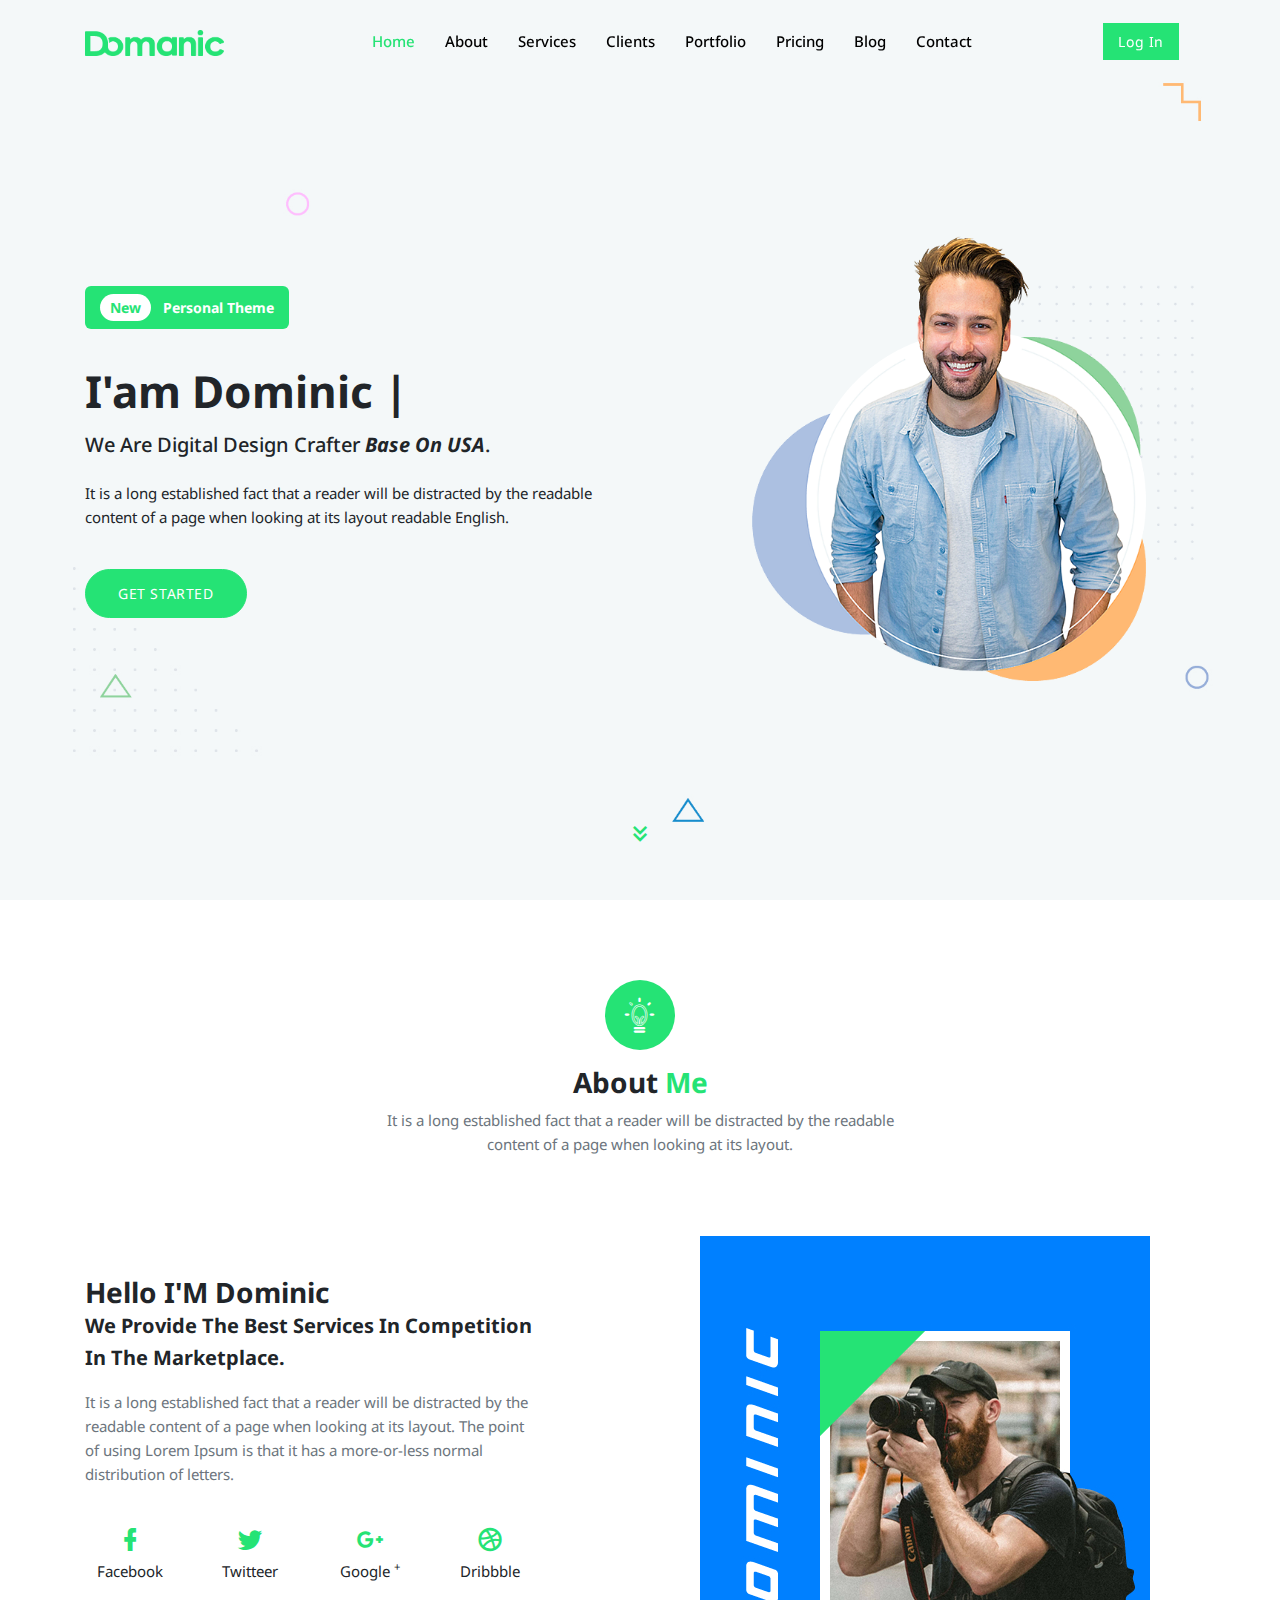
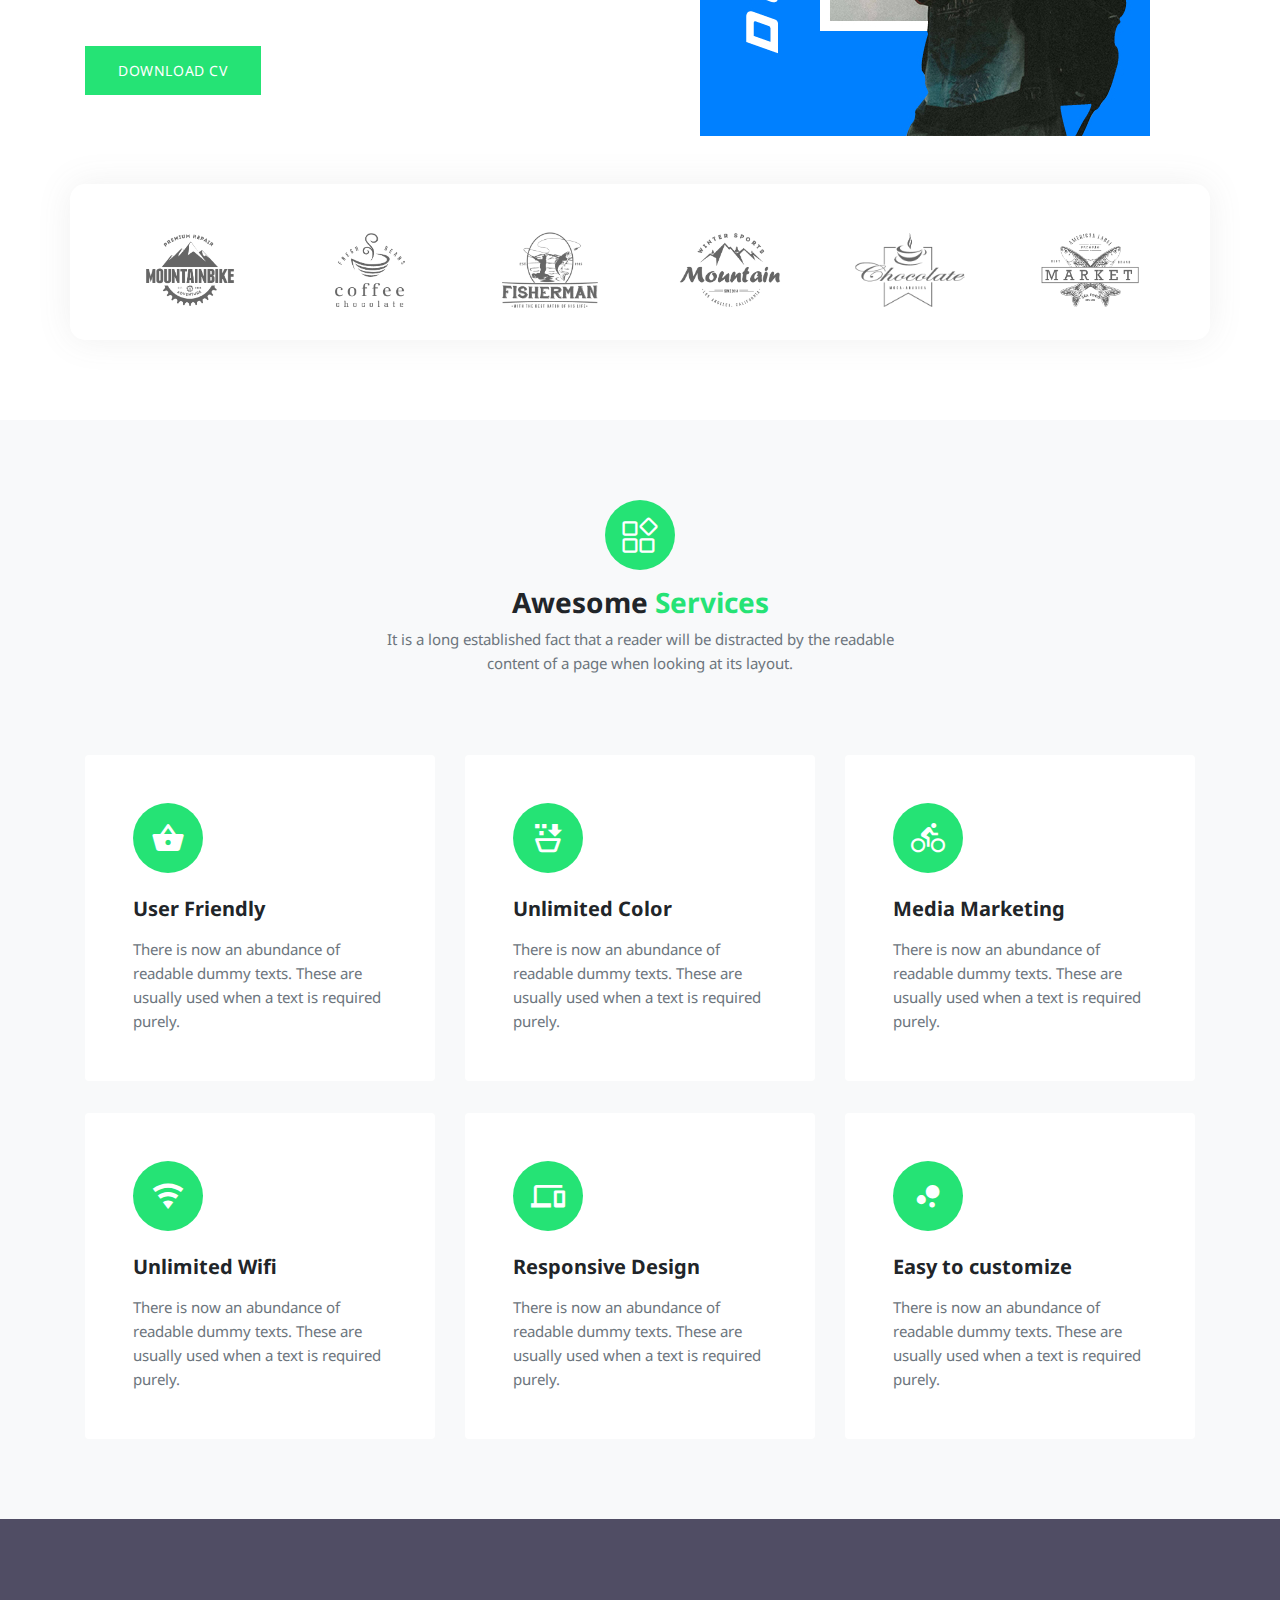
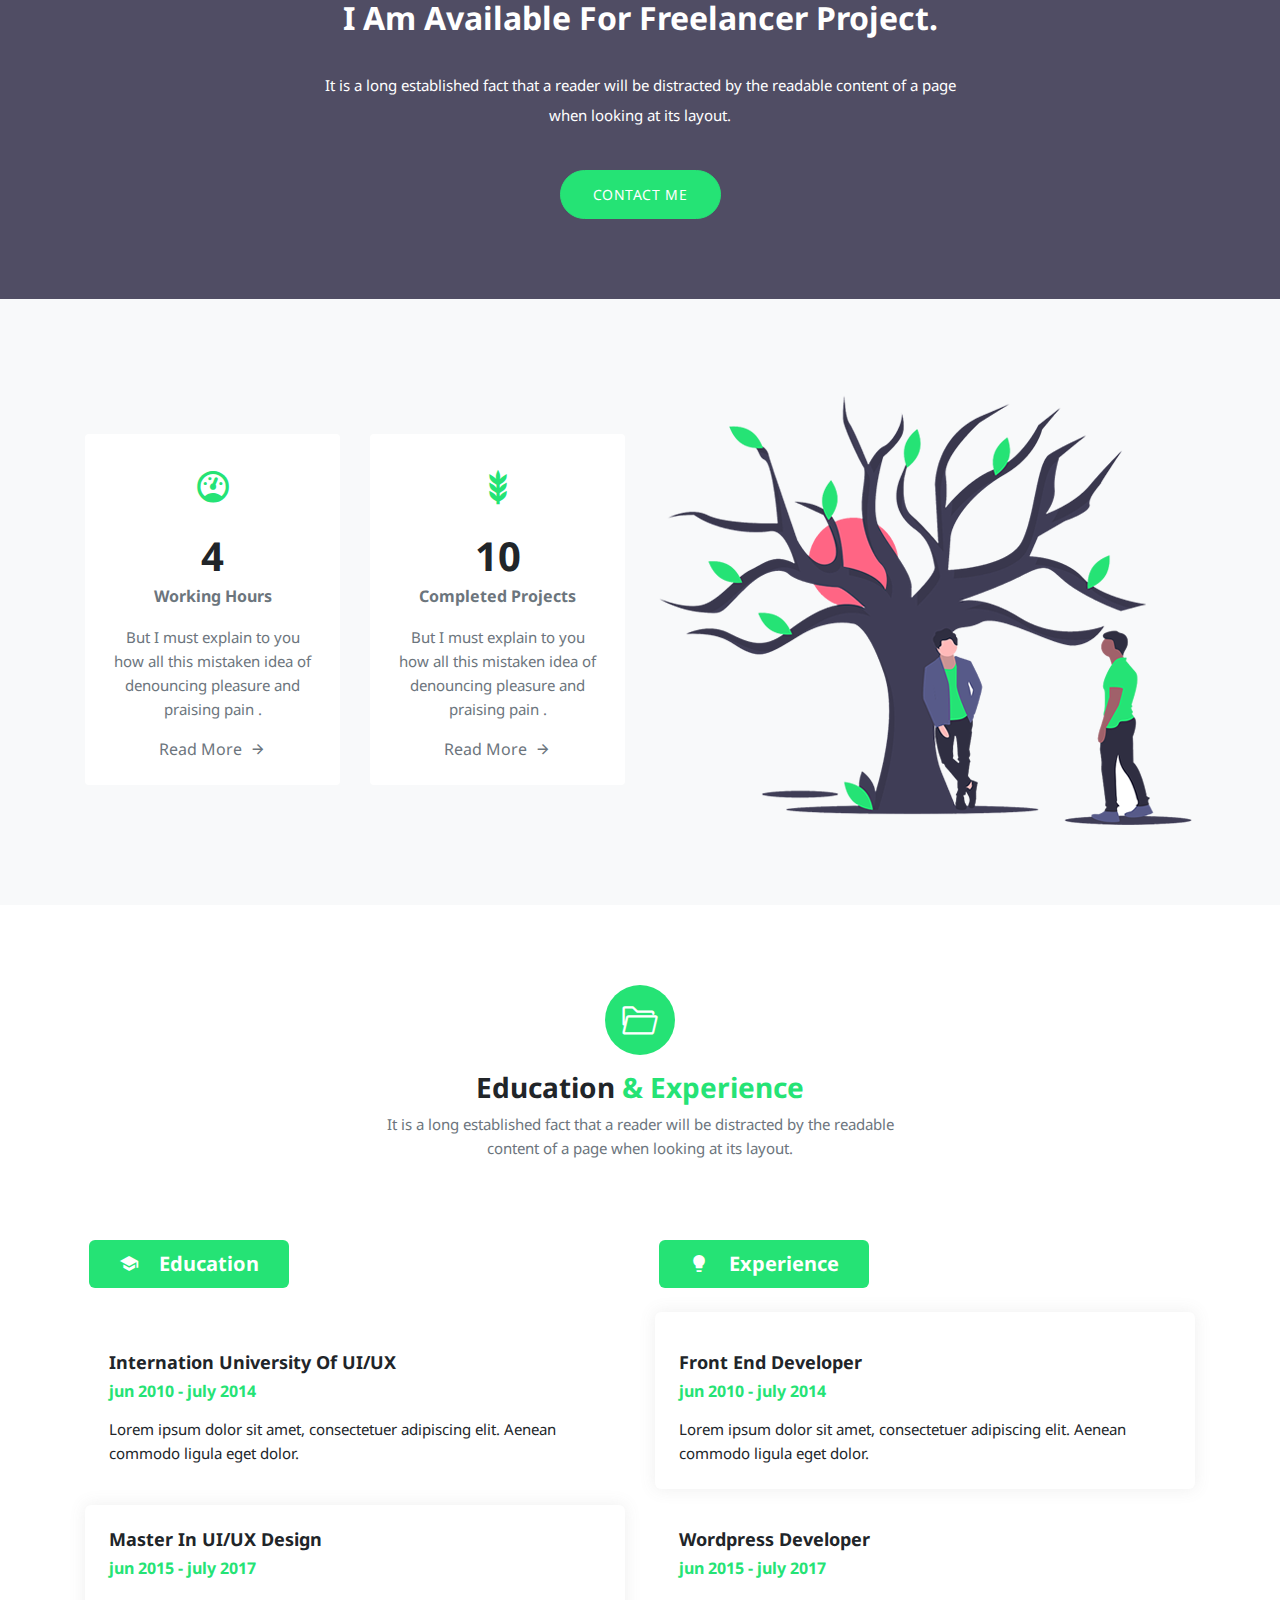
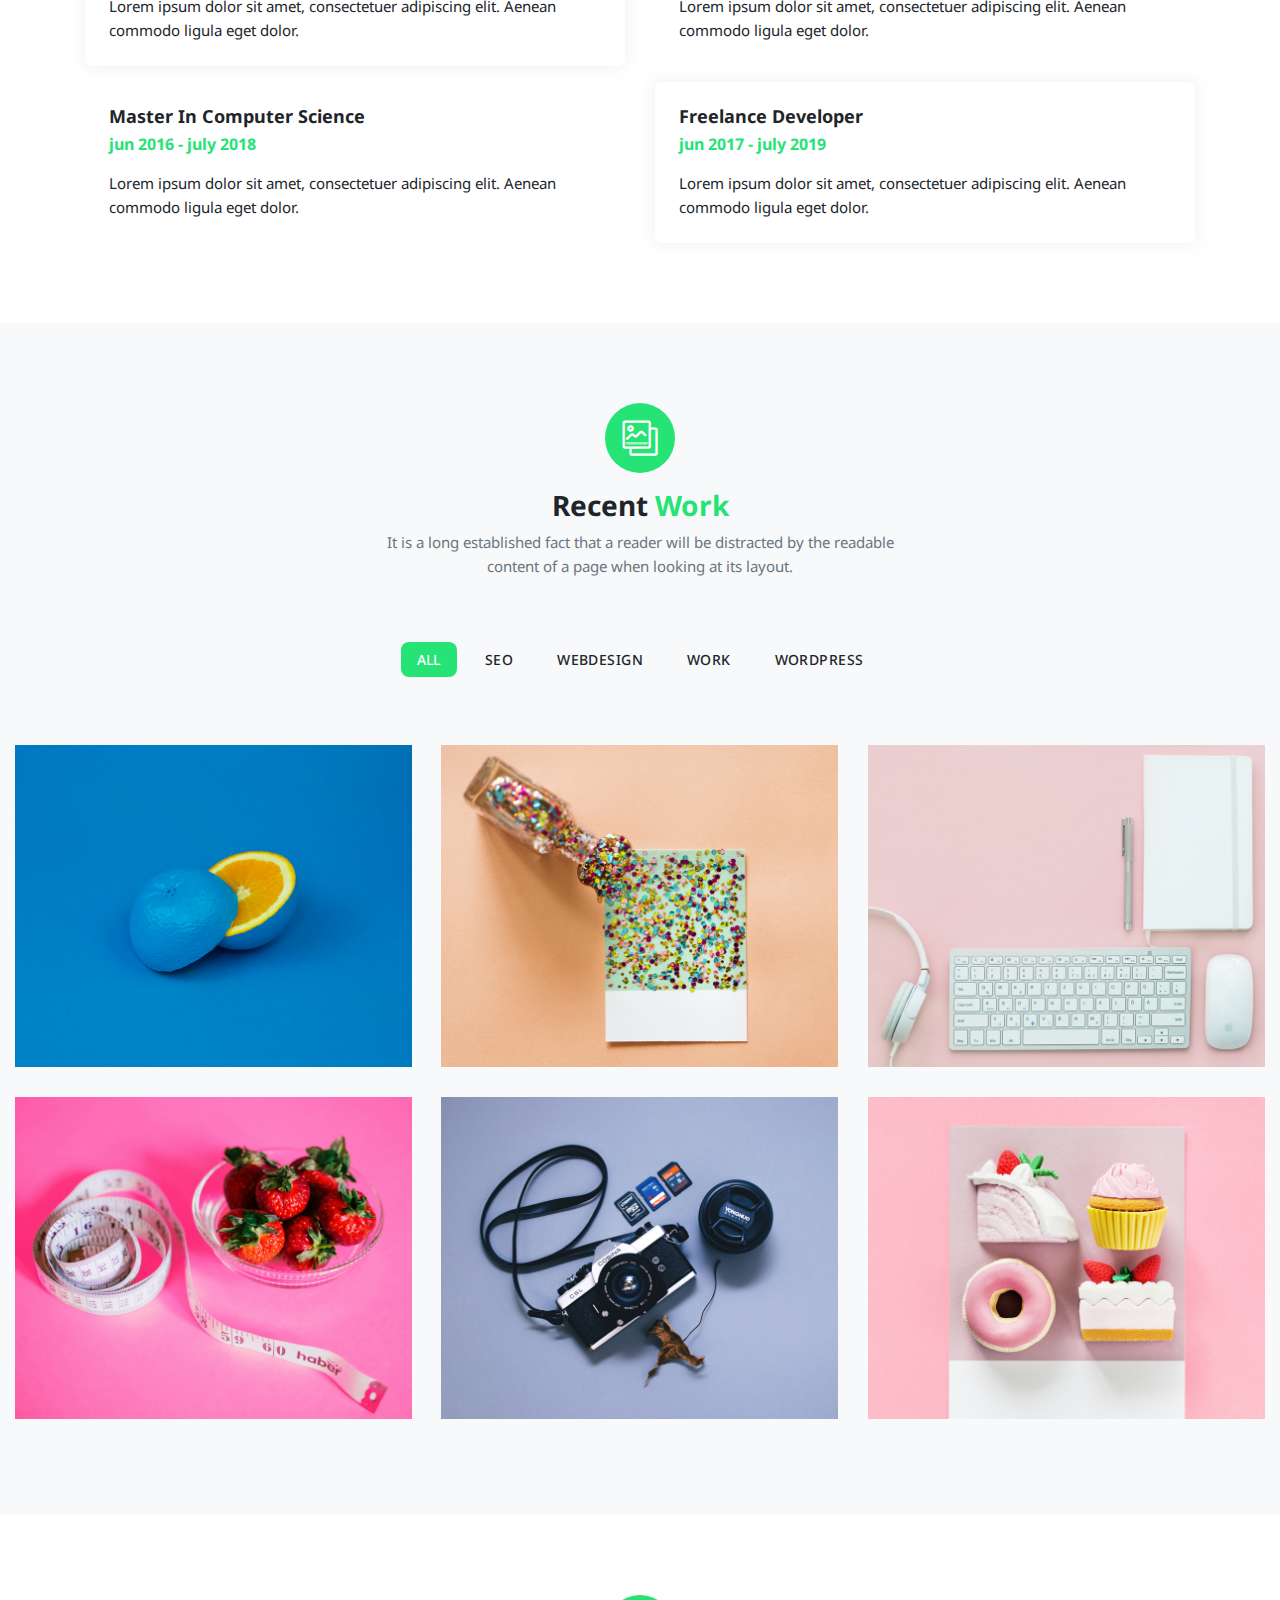
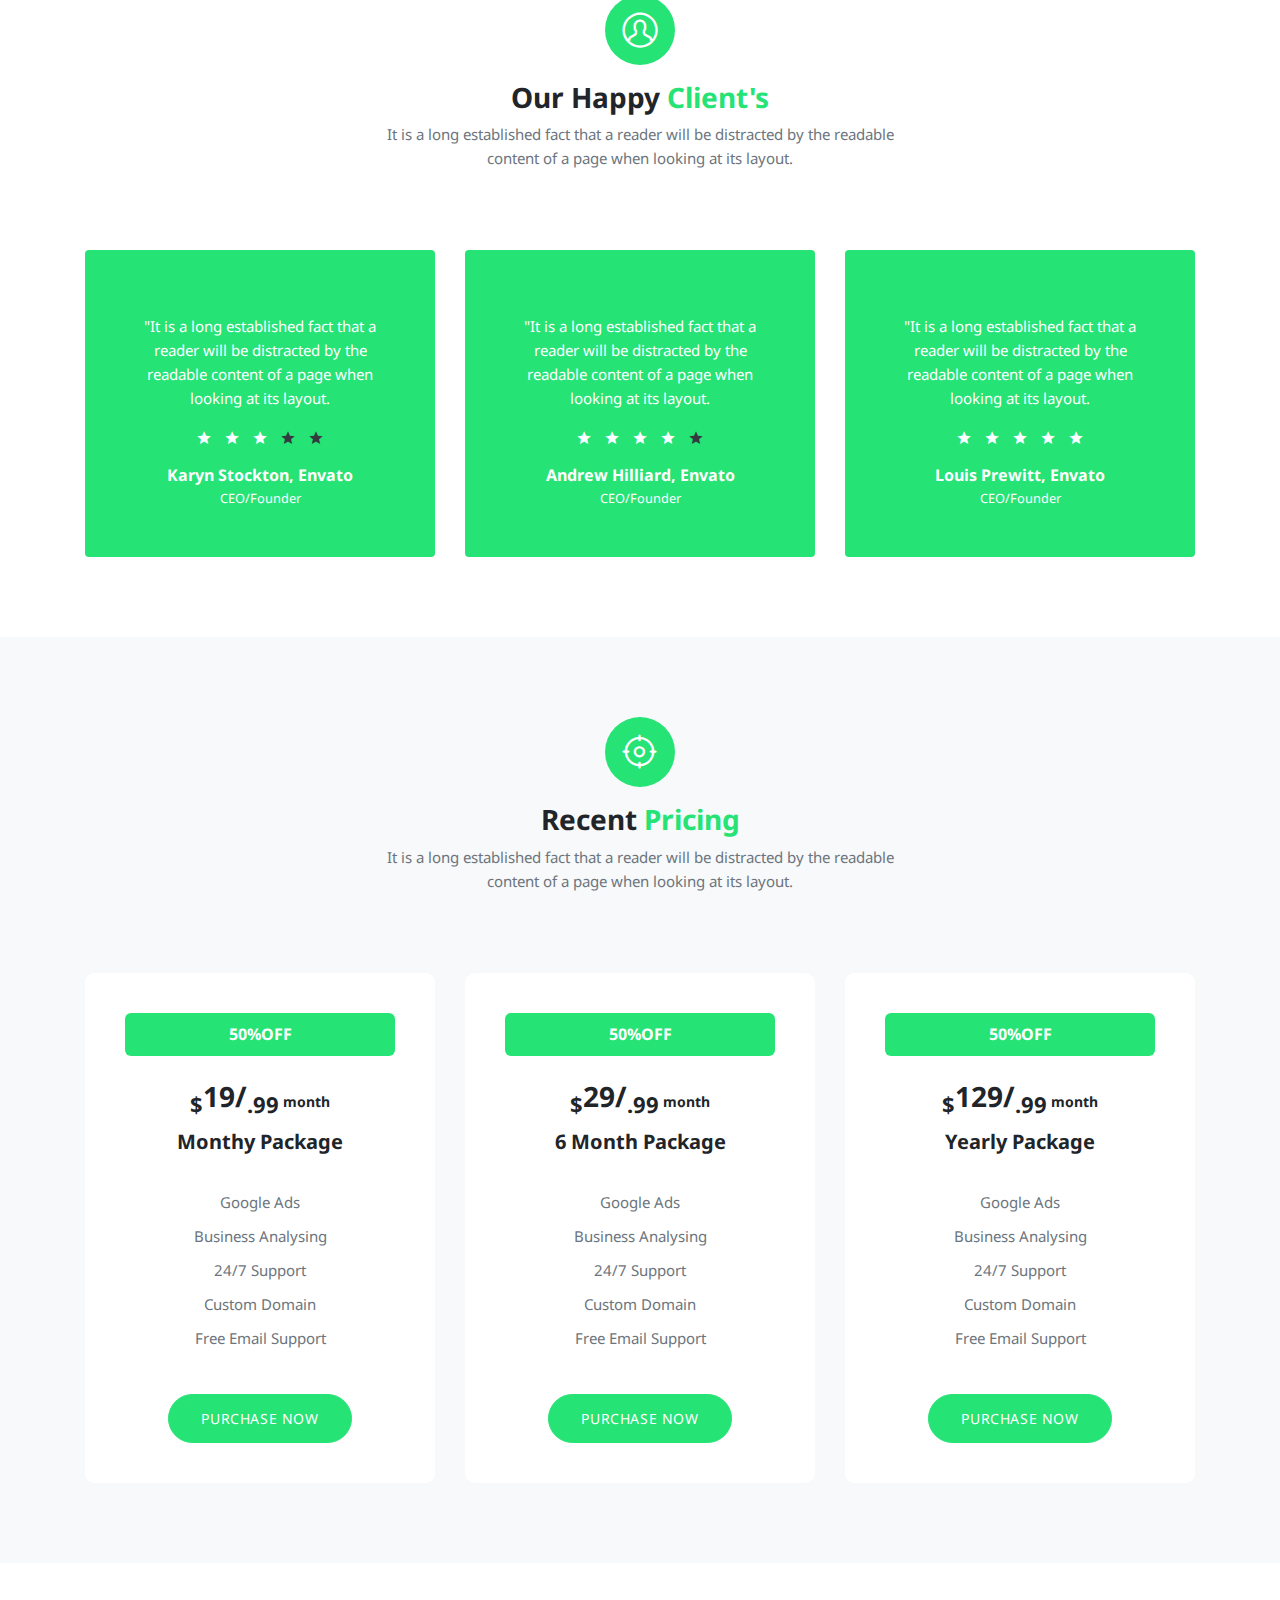
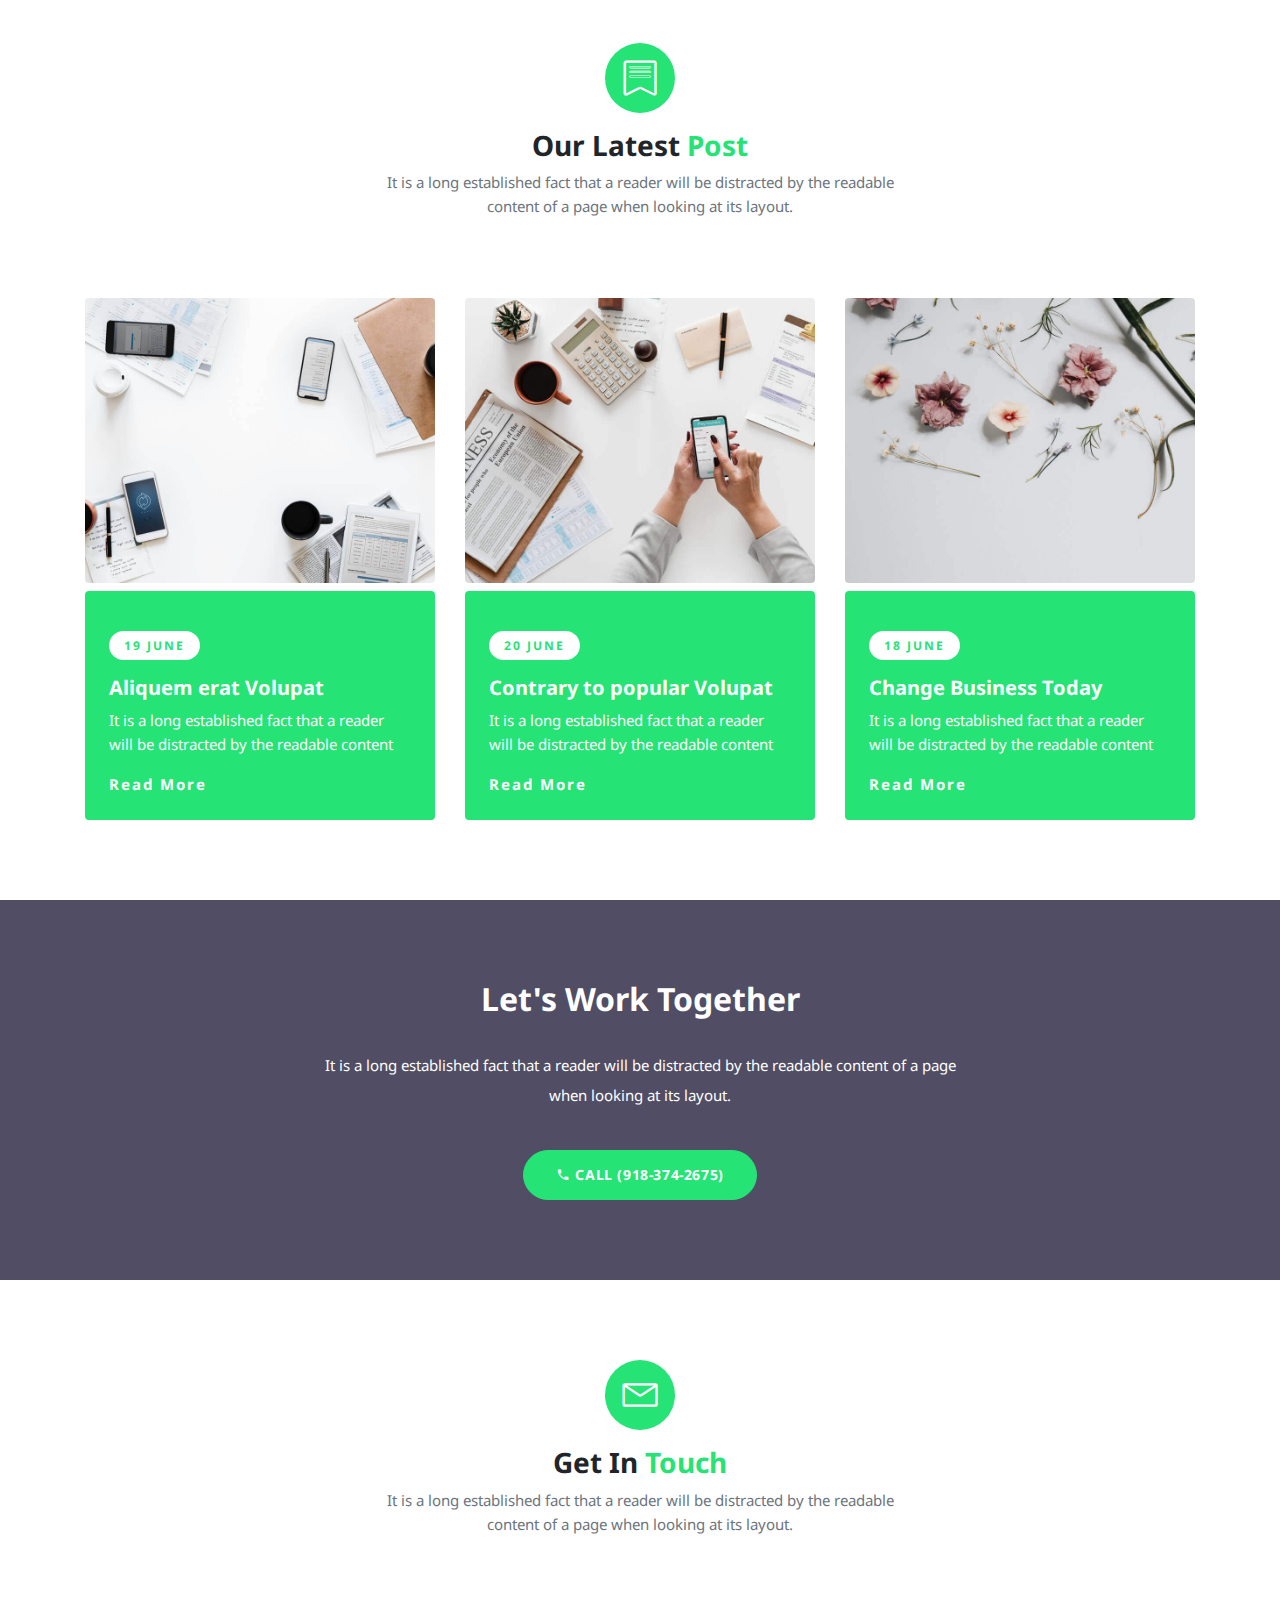
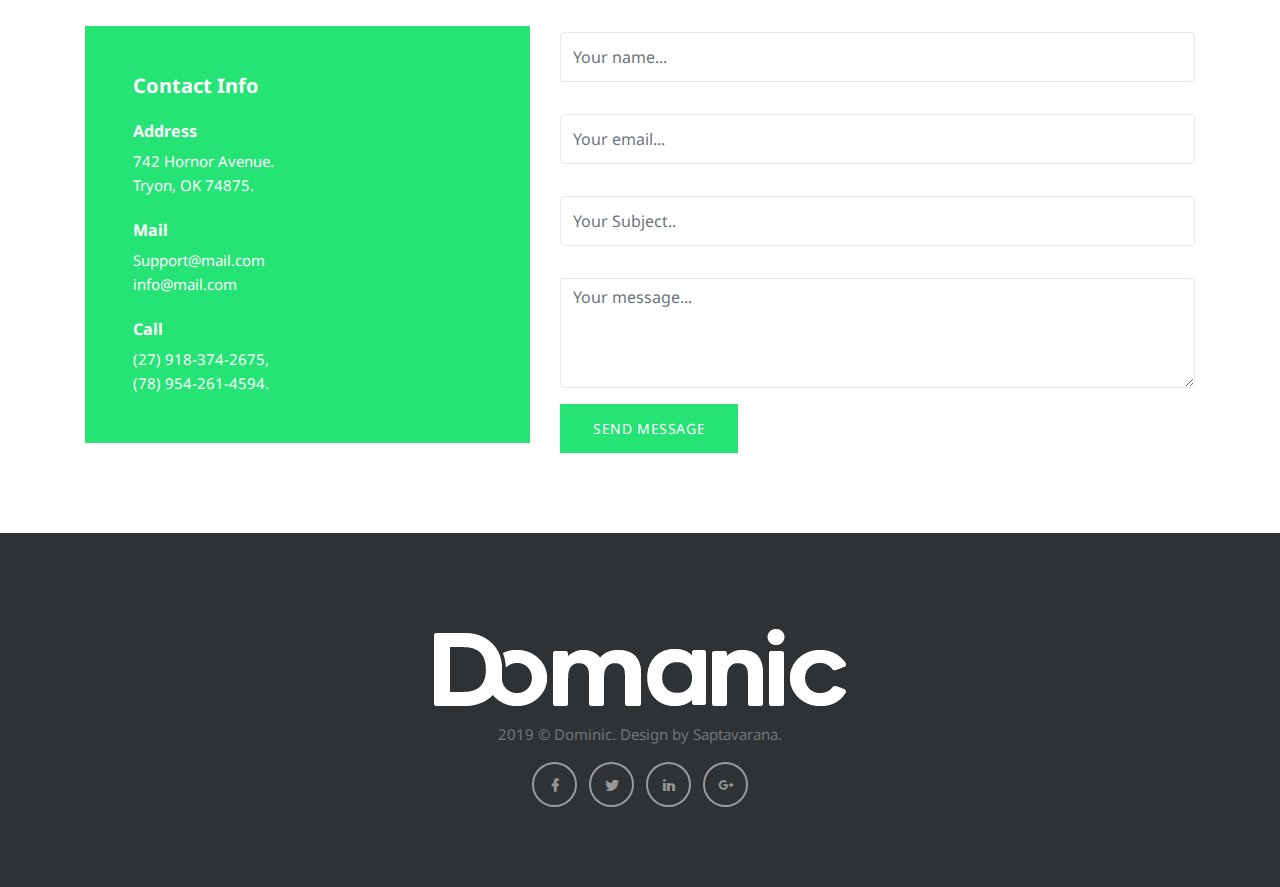
==== index-2.html @ 7bfe2d3b "first commit" ====
<!DOCTYPE html>
<html lang="en" class="no-js">


<!-- Mirrored from domnic.netlify.com/index-2.html by HTTrack Website Copier/3.x [XR&CO'2014], Thu, 07 Nov 2019 17:50:00 GMT -->
<!-- Added by HTTrack --><meta http-equiv="content-type" content="text/html;charset=UTF-8" /><!-- /Added by HTTrack -->
<head>
    <meta charset="utf-8">
    <meta name="viewport" content="width=device-width, initial-scale=1">
    <title> Dominic - Responsive Bootstrap 4 Personal Template</title>
    <meta name="description" content="" />
    <meta name="keywords" content="" />
    <meta name="author" content="Saptavarana" />

    <link rel="shortcut icon" href="images/favicon.ico">

    <!-- Magnific-popup -->
    <link rel="stylesheet" href="css/magnific-popup.css">

    <!--Slider Css-->
    <link href="css/owl.carousel.css" rel="stylesheet">
    <link href="css/owl.theme.css" rel="stylesheet">
    <link href="css/owl.transitions.css" rel="stylesheet">

    <!-- Icon -->
    <link href="css/mobiriseicons.css" rel="stylesheet">

    <link rel="stylesheet" type="text/css" href="css/materialdesignicons.min.css" />

    <link rel="stylesheet" href="css/animate.min.css">

    <!--bootstrap Css-->
    <link rel="stylesheet" type="text/css" href="css/bootstrap.min.css" />

    <!-- Custom styles for this template -->
    <link href="css/style.css" rel="stylesheet">

</head>

    <body>

        <!-- START NAVBAR -->
        <nav class="navbar navbar-expand-lg fixed-top custom_nav_menu sticky">
            <div class="container">
                <!-- LOGO -->
                <a class="navbar-brand logo" href="index.html">
                    <img src="images/logo-2.png" alt="" class="img-fluid logo-light">
                    <img src="images/logo-dark.png" alt="" class="img-fluid logo-dark">
                </a>

                <button class="navbar-toggler" type="button" data-toggle="collapse" data-target="#navbarCollapse" aria-controls="navbarCollapse" aria-expanded="false" aria-label="Toggle navigation">
                    <i class="mdi mdi-menu"></i>
                </button>
                <div class="collapse navbar-collapse" id="navbarCollapse">
                    <ul class="navbar-nav mx-auto">
                        <li class="nav-item active">
                            <a href="#home" class="nav-link">Home</a>
                        </li>
                        <li class="nav-item">
                            <a href="#about" class="nav-link">About</a>
                        </li>
                        <li class="nav-item">
                            <a href="#service" class="nav-link">Services</a>
                        </li>
                        <li class="nav-item">
                            <a href="#client" class="nav-link">Clients</a>
                        </li>
                        <li class="nav-item">
                            <a href="#portfolio" class="nav-link">Portfolio</a>
                        </li>
                        <li class="nav-item">
                            <a href="#pricing" class="nav-link">Pricing</a>
                        </li>
                        <li class="nav-item">
                            <a href="#blog" class="nav-link">Blog</a>
                        </li>
                        <li class="nav-item">
                            <a href="#contact" class="nav-link">Contact</a>
                        </li>
                    </ul>
                    <button class="btn_custom btn btn_small text-capitalize  navbar-btn mr-3">Log In</button>
                </div>
            </div>
        </nav>
        <!-- END NAVBAR -->

        <!-- Home Section Start-->
        <section class="bg_home_personal_cover full_height_100vh_home" id="home">
            <!-- <div class="bg_overlay_cover_on"></div> -->
            <div class="home_table_cell">
                <div class="home_table_cell_center">
                    <div class="container">
                        <div class="row vertical_content_manage">
                            <div class="col-lg-7">
                                <div class="home_personal_max mt-3">
                                    <h6 class="home-top-title mb-3 text-capitalize text-white"> <span class="home_big_budget "> <span class="home_small_budget text_custom">New</span> &nbsp; Personal Theme</span> </h6>

                                    <h1 class="personal_home_title mx-auto text-capitalize mb-0 mt-5">I'am <span class="element font-weight-bold" data-elements="Dominic Hammes.,A Graphics Designer.,A UI/UX Developer."></span></h1>

                                    <h5 class="text-capitalize mt-3"> We are digital design crafter <span class="font-italic font-weight-bold">base on USA</span>.</h5>

                                    <div class="home_text_details ">
                                        <p class="home_subtitle mt-4 mb-0 mx-auto">It is a long established fact that a reader will be distracted by the readable content of a page when looking at its layout readable English.</p>
                                    </div>

                                    <div class="home_btn_manage mt-4 pt-3">
                                        <a href="#" class="btn btn_custom btn_rounded mr-3">Get Started</a>
                                    </div>
                                </div>
                            </div>

                            <div class="col-lg-5">
                                <div class="bg_side_img mt-3">
                                    <img src="images/img.png" alt="" class="img-fluid mx-auto d-block">
                                </div>
                            </div>
                        </div>
                    </div>
                </div>
            </div>
            <div class="scroll_down">
                <a href="#about" class="scroll">
                    <i class="mdi mdi-chevron-double-down"></i>
                </a>
            </div>
        </section>
        <!-- Home Section End-->

        <!-- About Start -->
        <section class="section_all" id="about">
            <div class="container">
                <div class="row">
                    <div class="col-lg-12">
                        <div class="section_title_all text-center">
                            <div class="section_icons">
                                <i class="mbri-idea"></i>
                            </div>
                            <h3 class="mt-3 font-weight-bold">About  <span class="text_custom"> Me </span></h3>
                            <p class="section_subtitle mx-auto text-muted">It is a long established fact that a reader will be distracted by the readable content of a page when looking at its layout.</p>
                        </div>
                    </div>
                </div>

                <div class="row mt-5 vertical_content_manage">
                    <div class="col-lg-6">
                        <div class="personal_about_details mt-3">
                            <h3 class="font-weight-bold text-capitalize mb-0">Hello I'M Dominic</h3>

                            <div class="personal_about_information">
                                <h5 class="font-weight-bold text-capitalize">We provide the best services in competition in The marketplace.</h5>

                                <p class="text-muted mt-3"> It is a long established fact that a reader will be distracted by the readable content of a page when looking at its layout. The point of using Lorem Ipsum is that it has a more-or-less normal distribution of letters. </p>
                            </div>

                            <div class="row">
                                <div class="col-lg-3">
                                    <div class="mt-3 business_about_icon text-center">
                                        <i class="mdi mdi-facebook"></i>
                                        <p>Facebook</p>
                                    </div>
                                </div>

                                <div class="col-lg-3">
                                    <div class="mt-3 business_about_icon text-center">
                                        <i class="mdi mdi-twitter"></i>
                                        <p>Twitteer</p>
                                    </div>
                                </div>

                                <div class="col-lg-3">
                                    <div class="mt-3 business_about_icon text-center">
                                        <i class="mdi mdi-google-plus"></i>
                                        <p>Google <sup>+</sup></p>
                                    </div>
                                </div>

                                <div class="col-lg-3">
                                    <div class="mt-3 business_about_icon text-center">
                                        <i class="mdi mdi-dribbble"></i>
                                        <p>Dribbble</p>
                                    </div>
                                </div>
                            </div>

                            <div class="mt-5">
                                <a href="#" class="btn btn_custom">Download cv</a>
                            </div>
                        </div>
                    </div>
                    <div class="col-lg-6">
                        <div class="img_about mt-3">
                            <img src="images/img-about.jpg" alt="" class="img-fluid mx-auto d-block">
                        </div>
                    </div>
                </div>

                <div class="row mt-5 under_box_shadow ">
                    <div class="col-lg-2">
                        <div class="clients_content text-center mt-3">
                            <img src="images/client/market.png" alt="" class="img-fluid mx-auto d-block">
                        </div>
                    </div>

                    <div class="col-lg-2">
                        <div class="clients_content text-center mt-3">
                            <img src="images/client/dribbble.png" alt="" class="img-fluid mx-auto d-block">
                        </div>
                    </div>

                    <div class="col-lg-2">
                        <div class="clients_content text-center mt-3">
                            <img src="images/client/dropbox.png" alt="" class="img-fluid mx-auto d-block">
                        </div>
                    </div>

                    <div class="col-lg-2">
                        <div class="clients_content text-center mt-3">
                            <img src="images/client/invision.png" alt="" class="img-fluid mx-auto d-block">
                        </div>
                    </div>

                    <div class="col-lg-2">
                        <div class="clients_content text-center mt-3">
                            <img src="images/client/pinterest.png" alt="" class="img-fluid mx-auto d-block">
                        </div>
                    </div>

                    <div class="col-lg-2">
                        <div class="clients_content text-center mt-3">
                            <img src="images/client/airbnb.png" alt="" class="img-fluid mx-auto d-block">
                        </div>
                    </div>
                </div>
            </div>
        </section>
        <!-- About End -->

        <!-- Services Start -->
        <section class="section_all bg-light" id="service">
            <div class="container">
                <div class="row">
                    <div class="col-lg-12">
                        <div class="section_title_all text-center">
                            <div class="section_icons">
                                <i class="mbri-extension"></i>
                            </div>
                            <h3 class="mt-3 font-weight-bold">Awesome  <span class="text_custom"> Services </span></h3>
                            <p class="section_subtitle mx-auto text-muted">It is a long established fact that a reader will be distracted by the readable content of a page when looking at its layout.</p>
                        </div>
                    </div>
                </div>

                <div class="row mt-5">
                    <div class="col-lg-4">
                        <div class="personal_box_devision p-5 rounded bg-white mt-3">
                            <div class="service_icon">
                                <i class="mdi mdi-basket"></i>
                            </div>
                            <div class="service_content_all mt-4">
                                <h5 class="font-weight-bold">User Friendly</h5>
                                <p class="mt-3 mb-0 text-muted">There is now an abundance of readable dummy texts. These are usually used when a text is required purely. </p>
                            </div>
                        </div>
                    </div>
                    <div class="col-lg-4">
                        <div class="personal_box_devision p-5 rounded bg-white mt-3">
                            <div class="service_icon">
                                <i class="mdi mdi-basket-fill"></i>
                            </div>
                            <div class="service_content_all mt-4">
                                <h5 class="font-weight-bold">Unlimited Color</h5>
                                <p class="mt-3 mb-0 text-muted">There is now an abundance of readable dummy texts. These are usually used when a text is required purely. </p>
                            </div>
                        </div>
                    </div>
                    <div class="col-lg-4">
                        <div class="personal_box_devision p-5 rounded bg-white mt-3">
                            <div class="service_icon">
                                <i class="mdi mdi-bike"></i>
                            </div>
                            <div class="service_content_all mt-4">
                                <h5 class="font-weight-bold">Media Marketing</h5>
                                <p class="mt-3 mb-0 text-muted">There is now an abundance of readable dummy texts. These are usually used when a text is required purely. </p>
                            </div>
                        </div>
                    </div>
                </div>

                <div class="row mt-3">
                    <div class="col-lg-4">
                        <div class="personal_box_devision p-5 rounded bg-white mt-3">
                            <div class="service_icon">
                                <i class="mdi mdi-wifi"></i>
                            </div>
                            <div class="service_content_all mt-4">
                                <h5 class="font-weight-bold">Unlimited Wifi</h5>
                                <p class="mt-3 mb-0 text-muted">There is now an abundance of readable dummy texts. These are usually used when a text is required purely. </p>
                            </div>
                        </div>
                    </div>
                    <div class="col-lg-4">
                        <div class="personal_box_devision p-5 rounded bg-white mt-3">
                            <div class="service_icon">
                                <i class="mdi mdi-cellphone-link"></i>
                            </div>
                            <div class="service_content_all mt-4">
                                <h5 class="font-weight-bold">Responsive Design</h5>
                                <p class="mt-3 mb-0 text-muted">There is now an abundance of readable dummy texts. These are usually used when a text is required purely. </p>
                            </div>
                        </div>
                    </div>
                    <div class="col-lg-4">
                        <div class="personal_box_devision p-5 rounded bg-white mt-3">
                            <div class="service_icon">
                                <i class="mdi mdi-chart-bubble"></i>
                            </div>
                            <div class="service_content_all mt-4">
                                <h5 class="font-weight-bold">Easy to customize</h5>
                                <p class="mt-3 mb-0 text-muted">There is now an abundance of readable dummy texts. These are usually used when a text is required purely. </p>
                            </div>
                        </div>
                    </div>
                </div>
            </div>
        </section>
        <!-- Services End -->

        <!-- Start Cta -->
        <section class="section_all bg_cta_business_img">
            <div class="bg_overlay_cover_on"></div>
            <div class="container">
                <div class="row">
                    <div class="col-lg-12">
                        <div class="text-center text-white">
                            <h2 class="font-weight-bold">I Am Available For Freelancer Project.</h2>
                            <p class="mx-auto cta_details mt-4 pt-2">It is a long established fact that a reader will be distracted by the readable content of a page when looking at its layout.</p>
                            <div class="mt-4 pt-3">
                                <a href="#" class="btn btn_custom btn-rounded">Contact Me</a>
                            </div>
                        </div>
                    </div>
                </div>
            </div>
        </section>
        <!-- End Cta -->

        <!-- Counter Start -->
        <section class="section_all bg-light">
            <div class="container">
                <div class="row vertical_content_manage" id="counter">
                    <div class="col-lg-6">
                        <div class="row">
                            <div class="col-lg-6">
                                <div class="text-center counter_box p-4 mt-3 bg-white rounded">
                                    <div class="counter_icon mb-3 text_custom">
                                        <i class="mdi mdi-gauge"></i>
                                    </div>
                                    <h1 class="counter_value font-weight-bold mb-1" data-count="2654">4</h1>
                                    <p class="info_name mb-0 text-muted font-weight-bold">Working Hours</p>
                                    <p class="text-muted mt-3">But I must explain to you how all this mistaken idea of denouncing pleasure and praising pain .</p>
                                    <div class="mt-3 personal_features_link">
                                        <a href="#" class="text-muted">Read More<i class="mdi mdi-arrow-right ml-2"></i> </a>
                                    </div>
                                </div>
                            </div>
                            <div class="col-lg-6">
                                <div class="text-center counter_box p-4 mt-3 bg-white rounded">
                                    <div class="counter_icon mb-3 text_custom">
                                        <i class="mdi mdi-barley"></i>
                                    </div>
                                    <h1 class="counter_value font-weight-bold mb-1" data-count="6400">10</h1>
                                    <p class="info_name mb-0 text-muted font-weight-bold">Completed Projects</p>
                                    <p class="text-muted mt-3">But I must explain to you how all this mistaken idea of denouncing pleasure and praising pain .</p>
                                    <div class="mt-3 personal_features_link">
                                        <a href="#" class="text-muted">Read More<i class="mdi mdi-arrow-right ml-2"></i> </a>
                                    </div>
                                </div>
                            </div>
                        </div>
                    </div>

                    <div class="col-lg-6">
                        <div class="mt-3">
                            <img src="images/personal_counter-1.png" alt="" class="img-fluid mx-auto d-block">
                        </div>
                    </div>

                </div>
            </div>
        </section>
        <!-- Counter End -->

        <!-- Education & Experience START -->
        <section class="section_all" id="education">
            <div class="container">
                <div class="row">
                    <div class="col-lg-12">
                        <div class="section_title_all text-center">
                            <div class="section_icons">
                                <i class="mbri-opened-folder"></i>
                            </div>
                            <h3 class="mt-3 font-weight-bold">Education  <span class="text_custom"> & Experience </span></h3>
                            <p class="section_subtitle mx-auto text-muted">It is a long established fact that a reader will be distracted by the readable content of a page when looking at its layout.</p>
                        </div>
                    </div>
                </div>
                <div class="row mt-5 vertical_content_manage">
                    <div class="col-lg-6">
                        <div class="edu_title mt-3 ml-1">
                            <h5 class="font-weight-bold text-white"> <i class="mdi mdi-school"></i> &nbsp; &nbsp;Education</h5>
                        </div>
                        <div class="edu_content mt-3 p-4">
                            <div class="edu_detail mt-3">
                                <h5 class="font-weight-bold">Internation University Of UI/UX</h5>
                                <h6 class="font-weight-bold text_custom">jun 2010 - july 2014</h6>
                                <p class="edu_desc mb-0 mt-3">Lorem ipsum dolor sit amet, consectetuer adipiscing elit. Aenean commodo ligula eget dolor.</p>
                            </div>
                        </div>

                        <div class="edu_content mt-3 p-4 bord_shadow">
                            <div class="edu_detail">
                                <h5 class="font-weight-bold">Master In UI/UX Design</h5>
                                <h6 class="font-weight-bold text_custom">jun 2015 - july 2017</h6>
                                <p class="edu_desc mb-0 mt-3">Lorem ipsum dolor sit amet, consectetuer adipiscing elit. Aenean commodo ligula eget dolor.</p>
                            </div>
                        </div>

                        <div class="edu_content mt-3 p-4">
                            <div class="edu_detail">
                                <h5 class="font-weight-bold">Master In Computer Science</h5>
                                <h6 class="font-weight-bold text_custom">jun 2016 - july 2018</h6>
                                <p class="edu_desc mb-0 mt-3">Lorem ipsum dolor sit amet, consectetuer adipiscing elit. Aenean commodo ligula eget dolor.</p>
                            </div>
                        </div>
                    </div>

                    <div class="col-lg-6">
                        <div class="edu_title mt-3 ml-1">
                            <h5 class="font-weight-bold text-white"> <i class="mdi mdi-lightbulb"></i> &nbsp; &nbsp;Experience</h5>
                        </div>
                        <div class="edu_content mt-3 p-4 bord_shadow">
                            <div class="edu_detail mt-3">
                                <h5 class="font-weight-bold">Front end developer</h5>
                                <h6 class="font-weight-bold text_custom">jun 2010 - july 2014</h6>
                                <p class="edu_desc mb-0 mt-3">Lorem ipsum dolor sit amet, consectetuer adipiscing elit. Aenean commodo ligula eget dolor.</p>
                            </div>
                        </div>

                        <div class="edu_content mt-3 p-4">
                            <div class="edu_detail">
                                <h5 class="font-weight-bold">Wordpress Developer</h5>
                                <h6 class="font-weight-bold text_custom">jun 2015 - july 2017</h6>
                                <p class="edu_desc mb-0 mt-3">Lorem ipsum dolor sit amet, consectetuer adipiscing elit. Aenean commodo ligula eget dolor.</p>
                            </div>
                        </div>

                        <div class="edu_content mt-3 p-4 bord_shadow">
                            <div class="edu_detail">
                                <h5 class="font-weight-bold">Freelance Developer</h5>
                                <h6 class="font-weight-bold text_custom">jun 2017 - july 2019</h6>
                                <p class="edu_desc mb-0 mt-3">Lorem ipsum dolor sit amet, consectetuer adipiscing elit. Aenean commodo ligula eget dolor.</p>
                            </div>
                        </div>
                    </div>
                </div>
            </div>
        </section>
        <!-- Education & Experience End  -->

        <!-- Start Portfolio -->
        <section class="section_all text-center bg-light" id="portfolio">
            <div class="container-fluid">
                <div class="row">
                    <div class="col-lg-12">
                        <div class="section_title_all text-center">
                            <div class="section_icons">
                                <i class="mbri-photos"></i>
                            </div>
                            <h3 class="mt-3 font-weight-bold">Recent  <span class="text_custom"> Work </span></h3>
                            <p class="section_subtitle mx-auto text-muted">It is a long established fact that a reader will be distracted by the readable content of a page when looking at its layout.</p>
                        </div>
                    </div>
                </div>
                <div class="row mt-5">
                    <ul class="col list-unstyled list-inline mb-0 text-uppercase work_menu" id="menu-filter">
                        <li class="list-inline-item"><a class="active" data-filter="*">All</a></li>
                        <li class="list-inline-item"><a class="" data-filter=".seo">Seo</a></li>
                        <li class="list-inline-item"><a class="" data-filter=".webdesign">Webdesign</a></li>
                        <li class="list-inline-item"><a class="" data-filter=".work">WORK</a></li>
                        <li class="list-inline-item"><a class="" data-filter=".wordpress">Wordpress</a></li>
                    </ul>
                </div>

                <div class="row mt-5 work-filter">
                    <div class="col-lg-4 work_item webdesign wordpress">
                        <div class="work_box">
                            <a href="images/portfolio/1.jpg" class="img-zoom">
                                <div class="work_img">
                                    <img src="images/portfolio/1.jpg" alt="" class="img-fluid mx-auto d-block" />
                                </div>
                            </a>
                            <div class="work_detail text-center">
                                <h4 class="font-weight-bold">Open Imagination</h4>
                                <p class="text-muted mb-0">Media, Icons</p>
                            </div>
                        </div>
                    </div>

                    <div class="col-lg-4 work_item work webdesign seo">
                        <div class="work_box">
                            <a href="images/portfolio/2.jpg" class="img-zoom">
                                <div class="work_img">
                                    <img src="images/portfolio/2.jpg" alt="" class="img-fluid mx-auto d-block" />
                                </div>
                            </a>
                            <div class="work_detail text-center">
                                <h4 class="font-weight-bold">Locked Steel Gate</h4>
                                <p class="text-muted mb-0">Illustrations</p>
                            </div>
                        </div>
                    </div>

                    <div class="col-lg-4 work_item seo wordpress">
                        <div class="work_box">
                            <a href="images/portfolio/3.jpg" class="img-zoom">
                                <div class="work_img">
                                    <img src="images/portfolio/3.jpg" alt="" class="img-fluid mx-auto d-block" />
                                </div>
                            </a>
                            <div class="work_detail text-center">
                                <h4 class="font-weight-bold">Console Activity</h4>
                                <p class="text-muted mb-0">UI Elements, Media</p>
                            </div>
                        </div>
                    </div>

                    <div class="col-lg-4 work_item wordpress work webdesign">
                        <div class="work_box">
                            <a href="images/portfolio/4.jpg" class="img-zoom">
                                <div class="work_img">
                                    <img src="images/portfolio/4.jpg" alt="" class="img-fluid mx-auto d-block" />
                                </div>
                            </a>
                            <div class="work_detail text-center">
                                <h4 class="font-weight-bold">Mac Sunglasses</h4>
                                <p class="text-muted mb-0">Graphics, UI Elements</p>
                            </div>
                        </div>
                    </div>

                    <div class="col-lg-4 work_item wordpress work webdesign">
                        <div class="work_box">
                            <a href="images/portfolio/5.jpg" class="img-zoom">
                                <div class="work_img">
                                    <img src="images/portfolio/5.jpg" alt="" class="img-fluid mx-auto d-block" />
                                </div>
                            </a>
                            <div class="work_detail text-center">
                                <h4 class="font-weight-bold">Mac Sunglasses</h4>
                                <p class="text-muted mb-0">Graphics, UI Elements</p>
                            </div>
                        </div>
                    </div>
                    <div class="col-lg-4 work_item wordpress work webdesign">
                        <div class="work_box">
                            <a href="images/portfolio/6.jpg" class="img-zoom">
                                <div class="work_img">
                                    <img src="images/portfolio/6.jpg" alt="" class="img-fluid mx-auto d-block" />
                                </div>
                            </a>
                            <div class="work_detail text-center">
                                <h4 class="font-weight-bold">Mac Sunglasses</h4>
                                <p class="text-muted mb-0">Graphics, UI Elements</p>
                            </div>
                        </div>
                    </div>
                </div>
            </div>
        </section>
        <!-- End Portfolio -->

        <!-- Testimonial Start  -->
        <section class="section_all" id="client">
            <div class="container">
                <div class="row">
                    <div class="col-lg-12">
                        <div class="section_title_all text-center">
                            <div class="section_icons">
                                <i class="mbri-user"></i>
                            </div>
                            <h3 class="mt-3 font-weight-bold">Our Happy   <span class="text_custom"> Client's </span></h3>
                            <p class="section_subtitle mx-auto text-muted">It is a long established fact that a reader will be distracted by the readable content of a page when looking at its layout.</p>
                        </div>
                    </div>
                </div>

                <div class="row mt-5">
                    <div class="col-lg-4">
                        <div class="personal_testi_content text-white text-center bg_custom p-5 mt-3 rounded">
                            <p class="mt-3">"It is a long established fact that a reader will be distracted by the readable content of a page when looking at its layout.</p>
                            <div class="">
                                <ul class="list-unstyled mb-0">
                                    <li class="list-inline-item"><i class="mdi mdi-star text-white"></i></li>
                                    <li class="list-inline-item"><i class="mdi mdi-star text-white"></i></li>
                                    <li class="list-inline-item"><i class="mdi mdi-star text-white"></i></li>
                                    <li class="list-inline-item"><i class="mdi mdi-star text-dark"></i></li>
                                    <li class="list-inline-item"><i class="mdi mdi-star text-dark"></i></li>
                                </ul>
                            </div>
                            <h6 class="mt-3 mb-0 font-weight-bold">Karyn Stockton, Envato</h6>
                            <small class="">CEO/Founder</small>
                        </div>
                    </div>

                    <div class="col-lg-4">
                        <div class="personal_testi_content text-white text-center bg_custom p-5 mt-3 rounded">
                            <p class="mt-3">"It is a long established fact that a reader will be distracted by the readable content of a page when looking at its layout.</p>
                            <div class="">
                                <ul class="list-unstyled mb-0">
                                    <li class="list-inline-item"><i class="mdi mdi-star text-white"></i></li>
                                    <li class="list-inline-item"><i class="mdi mdi-star text-white"></i></li>
                                    <li class="list-inline-item"><i class="mdi mdi-star text-white"></i></li>
                                    <li class="list-inline-item"><i class="mdi mdi-star text-white"></i></li>
                                    <li class="list-inline-item"><i class="mdi mdi-star text-dark"></i></li>
                                </ul>
                            </div>
                            <h6 class="mt-3 mb-0 font-weight-bold">Andrew Hilliard, Envato</h6>
                            <small class="">CEO/Founder</small>
                        </div>
                    </div>

                    <div class="col-lg-4">
                        <div class="personal_testi_content text-white text-center bg_custom p-5 mt-3 rounded">
                            <p class="mt-3">"It is a long established fact that a reader will be distracted by the readable content of a page when looking at its layout.</p>
                            <div class="">
                                <ul class="list-unstyled mb-0">
                                    <li class="list-inline-item"><i class="mdi mdi-star text-white"></i></li>
                                    <li class="list-inline-item"><i class="mdi mdi-star text-white"></i></li>
                                    <li class="list-inline-item"><i class="mdi mdi-star text-white"></i></li>
                                    <li class="list-inline-item"><i class="mdi mdi-star text-white"></i></li>
                                    <li class="list-inline-item"><i class="mdi mdi-star text-white"></i></li>
                                </ul>
                            </div>
                            <h6 class="mt-3 mb-0 font-weight-bold">Louis Prewitt, Envato</h6>
                            <small class="">CEO/Founder</small>
                        </div>
                    </div>
                </div>
            </div>
        </section>
        <!--  Testimonial End  -->

        <!-- Pricing  plan start -->
        <section class="section_all bg-light" id="pricing">
            <div class="container">
                <div class="row">
                    <div class="col-lg-12">
                        <div class="section_title_all text-center">
                            <div class="section_icons">
                                <i class="mbri-target"></i>
                            </div>
                            <h3 class="mt-3 font-weight-bold">Recent  <span class="text_custom"> Pricing </span></h3>
                            <p class="section_subtitle mx-auto text-muted">It is a long established fact that a reader will be distracted by the readable content of a page when looking at its layout.</p>
                        </div>
                    </div>
                </div>

                <div class="row mt-5">
                    <div class="col-lg-4">
                        <div class="mt-3 pricing_plan_box bg-white">
                            <div class="pricing_header text-center">
                                <div class="price-name home_big_budget text-white">
                                    <h6 class="text-capitalize font-weight-bold mb-0">50%OFF</h6>
                                </div>
                                <div class="price_tag_heading mt-4">
                                    <h3 class="mb-0 font-weight-bold"><sub>$</sub>19/<sub>.99</sub><span class="font-weight-bold"> month</span></h3>
                                </div>

                                <div class="pricing_tag_heading mt-3">
                                    <h5 class="font-weight-bold">Monthy Package</h5>
                                </div>
                            </div>
                            <div class="list_price_features text-muted text-center mb-4 mt-3">
                                <p> Google Ads</p>
                                <p>Business Analysing</p>
                                <p>24/7 Support</p>
                                <p>Custom Domain</p>
                                <p class="mb-0">Free Email Support</p>
                            </div>
                            <div class="text-center">
                                <a href="#" class="btn btn_custom btn-rounded">Purchase Now</a>
                            </div>
                        </div>
                    </div>

                    <div class="col-lg-4">
                        <div class="mt-3 pricing_plan_box bg-white">
                            <div class="pricing_header text-center">
                                <div class="price-name home_big_budget text-white">
                                    <h6 class="text-capitalize font-weight-bold mb-0">50%OFF</h6>
                                </div>
                                <div class="price_tag_heading mt-4">
                                    <h3 class="mb-0 font-weight-bold"><sub>$</sub>29/<sub>.99</sub><span class="font-weight-bold"> month</span></h3>
                                </div>

                                <div class="pricing_tag_heading mt-3">
                                    <h5 class="font-weight-bold">6 Month Package</h5>
                                </div>
                            </div>
                            <div class="list_price_features text-muted text-center mb-4 mt-3">
                                <p> Google Ads</p>
                                <p>Business Analysing</p>
                                <p>24/7 Support</p>
                                <p>Custom Domain</p>
                                <p class="mb-0">Free Email Support</p>
                            </div>
                            <div class="text-center">
                                <a href="#" class="btn btn_custom btn-rounded">Purchase Now</a>
                            </div>
                        </div>

                    </div>

                    <div class="col-lg-4">
                        <div class="mt-3 pricing_plan_box bg-white">
                            <div class="pricing_header text-center">
                                <div class="price-name home_big_budget text-white">
                                    <h6 class="text-capitalize font-weight-bold mb-0">50%OFF</h6>
                                </div>
                                <div class="price_tag_heading mt-4">
                                    <h3 class="mb-0 font-weight-bold"><sub>$</sub>129/<sub>.99</sub><span class="font-weight-bold"> month</span></h3>
                                </div>

                                <div class="pricing_tag_heading mt-3">
                                    <h5 class="font-weight-bold">Yearly Package</h5>
                                </div>
                            </div>
                            <div class="list_price_features text-muted text-center mb-4 mt-3">
                                <p> Google Ads</p>
                                <p>Business Analysing</p>
                                <p>24/7 Support</p>
                                <p>Custom Domain</p>
                                <p class="mb-0">Free Email Support</p>
                            </div>
                            <div class="text-center">
                                <a href="#" class="btn btn_custom btn-rounded">Purchase Now</a>
                            </div>
                        </div>

                    </div>
                </div>
            </div>
        </section>
        <!-- Pricing plan end  -->

        <!-- Start Blog -->
        <section class="section_all" id="blog">
            <div class="container">
                <div class="row">
                    <div class="col-lg-12">
                        <div class="section_title_all text-center">
                            <div class="section_icons">
                                <i class="mbri-bookmark"></i>
                            </div>
                            <h3 class="mt-3 font-weight-bold">Our Latest <span class="text_custom"> Post </span></h3>
                            <p class="section_subtitle mx-auto text-muted">It is a long established fact that a reader will be distracted by the readable content of a page when looking at its layout.</p>
                        </div>
                    </div>
                </div>
                <div class="row mt-5">
                    <div class="col-lg-4">
                        <div class="personal_blog_box  mt-3 rounded">
                            <div class="business_img_blog ">
                                <div class="active">
                                    <img src="images/blog/blog-1.jpg" alt="" class="img-fluid rounded mx-auto d-block">
                                </div>
                            </div>
                            <div class="buss_blog_box_detail bg_custom mt-2 rounded p-4">
                                <div class="mt-3">
                                    <p class="blog_detail_badge font-weight-bold text-uppercase">19 June</p>
                                    <h5 class="font-weight-bold "><a href="#" class="text-white">Aliquem erat Volupat</a></h5>
                                    <p class="text-white ">It is a long established fact that a reader will be distracted by the readable content</p>

                                    <div class="mt-3">
                                        <a href="#" class="text-white font-weight-bold readable_lnk">Read More</a>
                                    </div>
                                </div>
                            </div>
                        </div>
                    </div>
                    <div class="col-lg-4">
                        <div class="personal_blog_box  mt-3 rounded">
                            <div class="business_img_blog ">
                                <div class="active">
                                    <img src="images/blog/blog-2.jpg" alt="" class="img-fluid rounded mx-auto d-block">
                                </div>
                            </div>
                            <div class="buss_blog_box_detail bg_custom mt-2 rounded p-4">
                                <div class="mt-3">
                                    <p class="blog_detail_badge font-weight-bold text-uppercase">20 June</p>
                                    <h5 class="font-weight-bold "><a href="#" class="text-white">Contrary to popular Volupat</a></h5>
                                    <p class="text-white ">It is a long established fact that a reader will be distracted by the readable content</p>

                                    <div class="mt-3">
                                        <a href="#" class="text-white font-weight-bold readable_lnk">Read More</a>
                                    </div>
                                </div>
                            </div>
                        </div>
                    </div>
                    <div class="col-lg-4">
                        <div class="personal_blog_box  mt-3 rounded">
                            <div class="business_img_blog ">
                                <div class="active">
                                    <img src="images/blog/blog-3.jpg" alt="" class="img-fluid rounded mx-auto d-block">
                                </div>
                            </div>
                            <div class="buss_blog_box_detail bg_custom mt-2 rounded p-4">
                                <div class="mt-3">
                                    <p class="blog_detail_badge font-weight-bold text-uppercase">18 June</p>
                                    <h5 class="font-weight-bold "><a href="#" class="text-white">Change Business Today</a></h5>
                                    <p class="text-white ">It is a long established fact that a reader will be distracted by the readable content</p>

                                    <div class="mt-3">
                                        <a href="#" class="text-white font-weight-bold readable_lnk">Read More</a>
                                    </div>
                                </div>
                            </div>
                        </div>
                    </div>
                </div>
            </div>
        </section>
        <!-- End Blog -->

        <!-- START CTA -->
        <section class="section_all bg_buss_call_cta">
            <div class="bg_overlay_cover_on"></div>
            <div class="container">
                <div class="row">
                    <div class="col-lg-12">
                        <div class="text-center text-white">
                            <h2 class="font-weight-bold">Let's Work Together</h2>
                            <p class="mx-auto cta_details mt-4 pt-2">It is a long established fact that a reader will be distracted by the readable content of a page when looking at its layout.</p>
                            <div class="mt-4 pt-3">
                                <a href="#" class="btn btn_custom btn-rounded font-weight-bold"><i class="mdi mdi-phone"></i> Call (918-374-2675)</a>
                            </div>
                        </div>
                    </div>
                </div>
            </div>
        </section>
        <!-- END CTA -->

        <!-- Contact Us Start -->
        <section class="section_all" id="contact">
            <div class="container">
                <div class="row">
                    <div class="col-lg-12">
                        <div class="section_title_all text-center">
                            <div class="section_icons">
                                <i class="mbri-letter"></i>
                            </div>
                            <h3 class="mt-3 font-weight-bold">Get in  <span class="text_custom">touch </span></h3>
                            <p class="section_subtitle mx-auto text-muted">It is a long established fact that a reader will be distracted by the readable content of a page when looking at its layout.</p>
                        </div>
                    </div>
                </div>
                <div class="row mt-5 vertical_content_manage">
                    <div class="col-lg-5">
                        <div class="contact_info_box mt-3 bg_custom p-5">
                            <div class="">
                                <h5 class="text-white font-weight-bold">Contact Info </h5>
                            </div>
                            <div class="contact_details_content text-white mt-4">
                                <div class="contact_detail">
                                    <h6 class="font-weight-bold">Address</h6>
                                    <p class="mb-0">742 Hornor Avenue.
                                        <br>Tryon, OK 74875.</p>
                                </div>
                            </div>

                            <div class="contact_details_content mt-4">
                                <div class="contact_detail text-white">
                                    <h6 class="font-weight-bold">Mail</h6>
                                    <p class="mb-0">Support@mail.com</p>
                                    <p class="mb-0">info@mail.com</p>
                                </div>
                            </div>

                            <div class="contact_details_content mt-4">
                                <div class="contact_detail text-white">
                                    <h6 class="font-weight-bold">Call</h6>
                                    <p class=" mb-0">(27) 918-374-2675,
                                        <br>(78) 954-261-4594.</p>
                                </div>
                            </div>
                        </div>
                    </div>

                    <div class="col-lg-7">
                        <div class="business_form_custom mt-3">
                            <form>
                                <div class="row">
                                    <div class="col-lg-12">
                                        <div class="form-group mt-3">
                                            <input name="name" id="name" type="text" class="form-control" placeholder="Your name..." required="">
                                        </div>
                                    </div>
                                    <div class="col-lg-12">
                                        <div class="form-group mt-3">
                                            <input name="email" id="email" type="email" class="form-control" placeholder="Your email..." required="">
                                        </div>
                                    </div>
                                    <div class="col-lg-12">
                                        <div class="form-group mt-3">
                                            <input type="text" class="form-control" id="subject" placeholder="Your Subject.." required="">
                                        </div>
                                    </div>
                                    <div class="col-lg-12">
                                        <div class="form-group mt-3">
                                            <textarea name="comments" id="comments" rows="4" class="form-control" placeholder="Your message..." required=""></textarea>
                                        </div>
                                    </div>
                                </div>
                                <div class="row">
                                    <div class="col-lg-12">
                                        <input type="submit" class="btn btn_custom" value="Send Message">
                                    </div>
                                </div>
                            </form>
                        </div>
                    </div>
                </div>
            </div>
        </section>
        <!-- Contact Us End -->

        <!-- Footer Start -->
        <section class="section_all bg_footer">
            <div class="container">
                <div class="row">
                    <div class="col-lg-12">
                        <div class="mt-3 minimal_footer_logo">
                            <img src="images/logo-white.png" alt="" class="img-fluid mx-auto d-block">
                        </div>
                        <div class="text-center mt-3">
                            <p class="footer_alt_cpy mb-0">2019 &copy; Dominic. Design by Saptavarana.</p>
                        </div>
                        <div class="text-center buss_icon_social_footer mt-3">
                            <ul class="list-inline  mb-0">
                                <li class="list-inline-item"><a href="#" class=""><i class="mdi mdi-facebook"></i></a></li>
                                <li class="list-inline-item"><a href="#" class=""><i class="mdi mdi-twitter"></i></a></li>
                                <li class="list-inline-item"><a href="#" class=""><i class="mdi mdi-linkedin"></i></a></li>
                                <li class="list-inline-item"><a href="#" class=""><i class="mdi mdi-google-plus"></i></a></li>
                            </ul>
                        </div>
                    </div>
                </div>
            </div>
        </section>
        <!-- Footer End -->

        <!-- JAVASCRIPTS -->
        <script src="js/jquery.min.js"></script>
        <script src="js/popper.min.js"></script>
        <script src="js/bootstrap.min.js"></script>
        <!--TESTISLIDER JS-->
        <script src="js/owl.carousel.min.js"></script>
        <script src="js/isotope.js"></script>
        <script src="js/jquery.magnific-popup.min.js"></script>
        <script src="js/scrollspy.min.js"></script>
        <script src="js/jquery.easing.min.js"></script>
        <script src="js/typed.js"></script> 
        <script src="js/custom.js"></script>
        <script>
            $(".element").each(function() {
                var $this = $(this);
                $this.typed({
                    strings: $this.attr('data-elements').split(','),
                    typeSpeed: 100,
                    backDelay: 3000
                });
            });
        </script>

    </body>


<!-- Mirrored from domnic.netlify.com/index-2.html by HTTrack Website Copier/3.x [XR&CO'2014], Thu, 07 Nov 2019 17:50:01 GMT -->
</html>
---- css/mobiriseicons.css ----
@font-face {
  font-family: 'MobiriseIcons';
  src:  url('../fonts/MobiriseIcons73ab.html?5dqoim');
  src:  url('../fonts/MobiriseIcons73ab.html?5dqoim#iefix') format('embedded-opentype'),
    url('../fonts/mobirise73ab.ttf?5dqoim') format('truetype'),
    url('../fonts/mobirise73ab.woff?5dqoim') format('woff'),
    url('../fonts/MobiriseIcons73ab-2.html?5dqoim#MobiriseIcons') format('svg');
  font-weight: normal;
  font-style: normal;
}

[class^="mbri-"], [class*=" mbri-"] {
  /* use !important to prevent issues with browser extensions that change fonts */
  font-family: 'MobiriseIcons' !important;
  speak: none;
  font-style: normal;
  font-weight: normal;
  font-variant: normal;
  text-transform: none;
  line-height: 1;

  /* Better Font Rendering =========== */
  -webkit-font-smoothing: antialiased;
  -moz-osx-font-smoothing: grayscale;
}

.mbri-add-submenu:before {
  content: "\e900";
}
.mbri-alert:before {
  content: "\e901";
}
.mbri-align-center:before {
  content: "\e902";
}
.mbri-align-justify:before {
  content: "\e903";
}
.mbri-align-left:before {
  content: "\e904";
}
.mbri-align-right:before {
  content: "\e905";
}
.mbri-android:before {
  content: "\e906";
}
.mbri-apple:before {
  content: "\e907";
}
.mbri-arrow-down:before {
  content: "\e908";
}
.mbri-arrow-next:before {
  content: "\e909";
}
.mbri-arrow-prev:before {
  content: "\e90a";
}
.mbri-arrow-up:before {
  content: "\e90b";
}
.mbri-bold:before {
  content: "\e90c";
}
.mbri-bookmark:before {
  content: "\e90d";
}
.mbri-bootstrap:before {
  content: "\e90e";
}
.mbri-briefcase:before {
  content: "\e90f";
}
.mbri-browse:before {
  content: "\e910";
}
.mbri-bulleted-list:before {
  content: "\e911";
}
.mbri-calendar:before {
  content: "\e912";
}
.mbri-camera:before {
  content: "\e913";
}
.mbri-cart-add:before {
  content: "\e914";
}
.mbri-cart-full:before {
  content: "\e915";
}
.mbri-cash:before {
  content: "\e916";
}
.mbri-change-style:before {
  content: "\e917";
}
.mbri-chat:before {
  content: "\e918";
}
.mbri-clock:before {
  content: "\e919";
}
.mbri-close:before {
  content: "\e91a";
}
.mbri-cloud:before {
  content: "\e91b";
}
.mbri-code:before {
  content: "\e91c";
}
.mbri-contact-form:before {
  content: "\e91d";
}
.mbri-credit-card:before {
  content: "\e91e";
}
.mbri-cursor-click:before {
  content: "\e91f";
}
.mbri-cust-feedback:before {
  content: "\e920";
}
.mbri-database:before {
  content: "\e921";
}
.mbri-delivery:before {
  content: "\e922";
}
.mbri-desktop:before {
  content: "\e923";
}
.mbri-devices:before {
  content: "\e924";
}
.mbri-down:before {
  content: "\e925";
}
.mbri-download:before {
  content: "\e926";
}
.mbri-drag-n-drop:before {
  content: "\e927";
}
.mbri-drag-n-drop2:before {
  content: "\e928";
}
.mbri-edit:before {
  content: "\e929";
}
.mbri-edit2:before {
  content: "\e92a";
}
.mbri-error:before {
  content: "\e92b";
}
.mbri-extension:before {
  content: "\e92c";
}
.mbri-features:before {
  content: "\e92d";
}
.mbri-file:before {
  content: "\e92e";
}
.mbri-flag:before {
  content: "\e92f";
}
.mbri-folder:before {
  content: "\e930";
}
.mbri-gift:before {
  content: "\e931";
}
.mbri-github:before {
  content: "\e932";
}
.mbri-globe-2:before {
  content: "\e933";
}
.mbri-globe:before {
  content: "\e934";
}
.mbri-growing-chart:before {
  content: "\e935";
}
.mbri-hearth:before {
  content: "\e936";
}
.mbri-help:before {
  content: "\e937";
}
.mbri-home:before {
  content: "\e938";
}
.mbri-hot-cup:before {
  content: "\e939";
}
.mbri-idea:before {
  content: "\e93a";
}
.mbri-image-gallery:before {
  content: "\e93b";
}
.mbri-image-slider:before {
  content: "\e93c";
}
.mbri-info:before {
  content: "\e93d";
}
.mbri-italic:before {
  content: "\e93e";
}
.mbri-key:before {
  content: "\e93f";
}
.mbri-laptop:before {
  content: "\e940";
}
.mbri-layers:before {
  content: "\e941";
}
.mbri-left-right:before {
  content: "\e942";
}
.mbri-left:before {
  content: "\e943";
}
.mbri-letter:before {
  content: "\e944";
}
.mbri-like:before {
  content: "\e945";
}
.mbri-link:before {
  content: "\e946";
}
.mbri-lock:before {
  content: "\e947";
}
.mbri-login:before {
  content: "\e948";
}
.mbri-logout:before {
  content: "\e949";
}
.mbri-magic-stick:before {
  content: "\e94a";
}
.mbri-map-pin:before {
  content: "\e94b";
}
.mbri-menu:before {
  content: "\e94c";
}
.mbri-mobile:before {
  content: "\e94d";
}
.mbri-mobile2:before {
  content: "\e94e";
}
.mbri-mobirise:before {
  content: "\e94f";
}
.mbri-more-horizontal:before {
  content: "\e950";
}
.mbri-more-vertical:before {
  content: "\e951";
}
.mbri-music:before {
  content: "\e952";
}
.mbri-new-file:before {
  content: "\e953";
}
.mbri-numbered-list:before {
  content: "\e954";
}
.mbri-opened-folder:before {
  content: "\e955";
}
.mbri-pages:before {
  content: "\e956";
}
.mbri-paper-plane:before {
  content: "\e957";
}
.mbri-paperclip:before {
  content: "\e958";
}
.mbri-photo:before {
  content: "\e959";
}
.mbri-photos:before {
  content: "\e95a";
}
.mbri-pin:before {
  content: "\e95b";
}
.mbri-play:before {
  content: "\e95c";
}
.mbri-plus:before {
  content: "\e95d";
}
.mbri-preview:before {
  content: "\e95e";
}
.mbri-print:before {
  content: "\e95f";
}
.mbri-protect:before {
  content: "\e960";
}
.mbri-question:before {
  content: "\e961";
}
.mbri-quote-left:before {
  content: "\e962";
}
.mbri-quote-right:before {
  content: "\e963";
}
.mbri-redo:before {
  content: "\e964";
}
.mbri-refresh:before {
  content: "\e965";
}
.mbri-responsive:before {
  content: "\e966";
}
.mbri-right:before {
  content: "\e967";
}
.mbri-rocket:before {
  content: "\e968";
}
.mbri-sad-face:before {
  content: "\e969";
}
.mbri-sale:before {
  content: "\e96a";
}
.mbri-save:before {
  content: "\e96b";
}
.mbri-search:before {
  content: "\e96c";
}
.mbri-setting:before {
  content: "\e96d";
}
.mbri-setting2:before {
  content: "\e96e";
}
.mbri-setting3:before {
  content: "\e96f";
}
.mbri-share:before {
  content: "\e970";
}
.mbri-shopping-bag:before {
  content: "\e971";
}
.mbri-shopping-basket:before {
  content: "\e972";
}
.mbri-shopping-cart:before {
  content: "\e973";
}
.mbri-sites:before {
  content: "\e974";
}
.mbri-smile-face:before {
  content: "\e975";
}
.mbri-speed:before {
  content: "\e976";
}
.mbri-star:before {
  content: "\e977";
}
.mbri-success:before {
  content: "\e978";
}
.mbri-sun:before {
  content: "\e979";
}
.mbri-sun2:before {
  content: "\e97a";
}
.mbri-tablet-vertical:before {
  content: "\e97b";
}
.mbri-tablet:before {
  content: "\e97c";
}
.mbri-target:before {
  content: "\e97d";
}
.mbri-timer:before {
  content: "\e97e";
}
.mbri-to-ftp:before {
  content: "\e97f";
}
.mbri-to-local-drive:before {
  content: "\e980";
}
.mbri-touch-swipe:before {
  content: "\e981";
}
.mbri-touch:before {
  content: "\e982";
}
.mbri-trash:before {
  content: "\e983";
}
.mbri-underline:before {
  content: "\e984";
}
.mbri-undo:before {
  content: "\e985";
}
.mbri-unlink:before {
  content: "\e986";
}
.mbri-unlock:before {
  content: "\e987";
}
.mbri-up-down:before {
  content: "\e988";
}
.mbri-up:before {
  content: "\e989";
}
.mbri-update:before {
  content: "\e98a";
}
.mbri-upload:before {
  content: "\e98b";
}
.mbri-user:before {
  content: "\e98c";
}
.mbri-user2:before {
  content: "\e98d";
}
.mbri-users:before {
  content: "\e98e";
}
.mbri-video-play:before {
  content: "\e98f";
}
.mbri-video:before {
  content: "\e990";
}
.mbri-watch:before {
  content: "\e991";
}
.mbri-website-theme:before {
  content: "\e992";
}
.mbri-wifi:before {
  content: "\e993";
}
.mbri-windows:before {
  content: "\e994";
}
.mbri-zoom-out:before {
  content: "\e995";
}
---- css/style.css ----
/*  Theme Name: Cone Responsive Bootstrap 4 Personal Template
    Author: Saptavarana
    Version: 1.0.0
    Created:October 2019
    File Description:Main Css file of the template
*/


/***************

1.BASIC
2.HELPER
3.NAVBAR
4.HOME
5.ABOUT
6.SERVICES
7.CTA
8.EDU & EXP
9.PORTFOLIO
10.TESTIMONIAL
11.COUNTER
12.PRICING PLAN
13.PERSONAL BLOG
14.GREAT PEOPLE
15.CONTACT US
16.FOOTER
17.GREAT PEOPLE
18.CONTACT US
19.RESPONSIVE 

*****************/

@import url('https://fonts.googleapis.com/css?family=Lato:300,400,700,900|Noto+Sans:400,700');

/*=================
    01.BASIC
===================*/

body {
    font-family: 'Noto Sans', sans-serif;
    overflow-x: hidden;
}

h1,
h2,
h3,
h4,
h5,
h6 {
    font-family: 'Noto Sans', sans-serif;
}

h1.font-weight-bold,
h2.font-weight-bold,
h3.font-weight-bold,
h4.font-weight-bold,
h5.font-weight-bold,
h6.font-weight-bold {
    font-weight: 700 !important;
}

a,
a:hover,
a:focus,
button {
    text-decoration: none !important;
    outline: none !important;
}

p {
    font-size: 15px;
    line-height: 1.6;
}


/*==================
    02.HELPER
====================*/

.bg_overlay_cover_on {
    background: rgba(51, 48, 75, 0.86);
    position: absolute;
    top: 0;
    right: 0;
    width: 100%;
    height: 100%;
}

.section_title_all h3 {
    text-transform: capitalize;
    font-weight: 500;
}

.section_subtitle {
    max-width: 550px;
}

.section_title_all span {
    color: #25e375;
}

.section_icons i {
    font-size: 34px;
    background-color: #25e375;
    color: #ffffff;
    display: inline-block;
    height: 70px;
    width: 70px;
    line-height: 70px;
    text-align: center;
    border-radius: 50px;
    font-weight: 700;
}

.home_table_cell_center {
    display: table-cell;
    vertical-align: middle;
}

.home_table_cell {
    display: table;
    width: 100%;
    height: 100%;
}

.text_custom {
    color: #25e375;
}

.bg_custom {
    background-color: #25e375;
}

.bg_custom_gradiant {
    background: #ff4b1f;
    /* fallback for old browsers */
    background: -webkit-linear-gradient(to top, #ff4b1f, #ff9068);
    /* Chrome 10-25, Safari 5.1-6 */
    background: linear-gradient(to top, #ff4b1f, #ff9068);
    /* W3C, IE 10+/ Edge, Firefox 16+, Chrome 26+, Opera 12+, Safari 7+ */
}

.btn {
    padding: 13px 32px;
    font-size: 14px;
    transition: all 0.5s;
    letter-spacing: 0.6px;
    color: #fff;
    box-shadow: none !important;
    text-transform: uppercase;
    outline: none !important;
}

.btn_custom {
    border: 1px solid #25e375;
    background-color: #25e375;
    border-radius: 0px;
}

.btn_custom:hover,
.btn_custom:focus,
.btn_custom:active,
.btn_custom.active,
.btn_custom.focus,
.btn_custom:active,
.btn_custom:focus,
.btn_custom:hover,
.open > .dropdown-toggle.btn_custom {
    color: #f3f3f3;
    background-color: #f2395c;
    border-color: #f2395c;
}

.btn_outline {
    border: 2px solid #25e375;
    color: #000;
}

.btn_outline:hover,
.btn_outline:focus,
.btn_outline:active,
.btn_outline.active,
.btn_outline.focus,
.btn_outline:active,
.btn_outline:focus,
.btn_outline:hover,
.open > .dropdown-toggle.btn_outline {
    background-color: #25e375;
    border-color: #25e375;
    color: #ffffff;
}

.btn_rounded {
    border-radius: 30px;
}

.full_height_100vh_home {
    height: 100vh;
}

.vertical_content_manage {
    display: -webkit-flex;
    display: -moz-flex;
    display: -ms-flexbox;
    display: flex;
    align-items: center;
    -webkit-align-items: center;
    justify-content: center;
    -webkit-justify-content: center;
    flex-direction: row;
    -webkit-flex-direction: row;
}

.section_all {
    position: relative;
    padding-top: 80px;
    padding-bottom: 80px;
    /*background-color: #ffffff;*/
}

.btn_small {
    padding: 7px 14px;
}

.navbar-brand img {
    height: 34px;
}

.btn-rounded {
    border-radius: 35px;
}


/*======================
    03  NAVBAR
=======================*/

.custom_nav_menu {
    padding: 15px 0px;
    width: 100%;
    border-radius: 0px;
    z-index: 999;
    margin-bottom: 0px;
    transition: all 0.5s ease-in-out;
    border-bottom: 1px solid rgba(255, 255, 255, 0.07);
}

.custom_nav_menu .social_menu .list-inline-item:not(:last-child) {
    margin-right: 8px;
}

.custom_nav_menu .navbar-nav li a {
    color: #000;
    font-size: 15px;
    background-color: transparent !important;
    padding: 15px 0;
    margin: 0 7px;
    font-weight: 500;
    transition: all 0.4s;
}

.navbar-toggler {
    font-size: 24px;
    margin-top: 5px;
    margin-bottom: 0px;
    color: #ffffff;
}

.stickyadd .navbar-nav {
    margin-top: 0px;
}

.stickyadd.custom_nav_menu .navbar-nav li a {
    color: rgba(0, 0, 0, 0.75);
}

.custom_nav_menu .navbar-brand.logo img {
    height: 26px;
}

.stickyadd.custom_nav_menu {
    margin-top: 0px;
    padding: 8px 0px;
    background-color: #fff;
    border-bottom: 1px solid #fff;
    box-shadow: 0px 0px 18px 1px rgba(0, 0, 0, 0.1);
}

.custom_nav_menu .navbar-nav li.active a,
.custom_nav_menu .navbar-nav li a:hover,
.custom_nav_menu .navbar-nav li a:active {
    color: #25e375 !important;
}

.navbar-toggle {
    font-size: 24px;
    margin-top: 5px;
    margin-bottom: 0px;
    color: #ffffff;
}

.custom_nav_menu .btn-custom {
    margin-top: 5px;
    margin-bottom: 5px;
}

.nav .open>a,
.nav .open>a:focus,
.nav .open>a:hover {
    background-color: transparent;
    border-color: #337ab7;
}

.logo .logo-light {
    display: inline-block;
}

.stickyadd .logo .logo-dark {
    display: inline-block;
}

.stickyadd .logo .logo-light {
    display: none;
}

.logo .logo-dark {
    display: none;
}


/*------------------
  PERSONAL HOME
------------------*/

.bg_home_personal_cover {
    background-image: url(../images/bg_personal.jpg);
    background-color: #25e375;
    background-size: cover;
    background-position: center center;
    background-attachment: fixed;
}

.personal_home_title {
    font-size: 44px;
    line-height: 1.2;
    max-width: 700px;
    font-weight: bold;
}

.home_personal_max {
    max-width: 550px;
}

.home_big_budget {
    padding: 12px 15px 12px 15px;
    background-color: #25e375;
    border-radius: 6px;
    font-size: 14px;
    font-weight: bold;
}

.home_small_budget {
    background: #fff;
    padding: 4px 10px;
    border-radius: 30px;
}

.scroll_down {
    position: absolute;
    bottom: 5vh;
    width: 100%;
    text-align: center;
    color: #25e375;
    font-size: 13px;
    z-index: 8;
}

.scroll_down i {
    position: relative;
    -webkit-animation: bounce 2s infinite;
    animation: bounce 2s infinite;
    border-radius: 30px;
    display: inline-block;
    color: #25e375;
    font-size: 28px;
}

.scroll_down i:after {
    content: "";
    position: absolute;
    top: 0;
    left: 0;
    width: 100%;
    height: 100%;
    border-radius: 50%;
    z-index: -1;
    transition: all .2s;
}

/*-----------------------
    Home Demo 4
------------------------*/

.up-index {
    z-index: 2;
}

/*-----------------------
    Home Demo 5
------------------------*/

.bg_clipper_home {
    clip-path: polygon(0 0, 100% 0, 100% 83%, 50% 100%, 0 83%);
}

/*=================
    0.5  ABOUT
===================*/

.personal_about_details {
    max-width: 450px;
}

.personal_about_information h5 {
    line-height: 1.6;
}

.about_social_icons ul li a {
    font-size: 19px;
    color: #25e375;
    padding-right: 12px;
}

.edu_detail h5 {
    font-size: 18px;
    margin-top: 0;
    text-transform: capitalize;
}

.business_about_icon i {
    font-size: 28px;
    text-align: center;
    color: #25e375;
    overflow: hidden;
}

.business_about_icon p {
    line-height: 1.4;
}

.under_box_shadow {
    box-shadow: 0 0 35px rgba(112, 112, 112, 0.1);
    border-radius: 15px;
    background-color: #ffffff;
    padding: 30px;
}

.clients_content img {
    max-height: 80px;
    width: auto !important;
}


/*====================
   0.6 SERVICES
=====================*/

.personal_box_devision .service_icon i {
    font-size: 34px;
    background-color: #25e375;
    display: inline-block;
    height: 70px;
    width: 70px;
    line-height: 70px;
    text-align: center;
    border-radius: 50px;
    font-weight: 700;
    color: #ffffff;
}


/*===================
   0.7   CTA 
====================*/

.bg_cta_business_img {
    background-image: url(../images/businessman-cta.jpg);
    background-size: cover;
    background-attachment: fixed;
}

.cta_details {
    max-width: 635px;
    line-height: 2.0;
}

.bg_buss_call_cta {
    background-image: url(../images/bg_minimal.jpg);
    background-size: cover;
    background-position: center center;
    background-attachment: fixed;
}


/*=====================
   0.8  EDU & EXP
======================*/

.edu_title h5 {
    padding: 12px 30px;
    background-color: #25e375;
    border-radius: 6px;
    display: inline-block;
}

.edu_heading_box i {
    font-size: 28px;
}

.bord_shadow {
    box-shadow: 0 0 16px 1px rgba(112, 112, 112, 0.1);
    border-radius: 6px;
}


/*=====================
  0.9  PORTFOLIO
======================*/

.work_menu li a {
    cursor: pointer;
    display: block;
    border-radius: 8px;
    letter-spacing: 0.03em;
    margin-bottom: 5px;
    font-weight: 500;
    font-size: 14px;
    padding: 7px 16px;
    transition: all 0.5s;
    /* margin-top: 5px; */
}

.work_menu a.active,
.work_menu a:hover {
    background-color: #25e375;
    color: #fff !important;
}

.work_item {
    position: relative;
    padding: 15px;
}

.work_box {
    overflow: hidden;
    position: relative;
}

.work_box .work_img {
    position: relative;
    overflow: hidden;
}

.work_box .work_img:after {
    content: " ";
    display: block;
    width: 100%;
    height: 100%;
    position: absolute;
    top: 0;
    left: 0;
    border-radius: 5px;
    transition: all 0.27s cubic-bezier(0.3, 0.1, 0.58, 1);
}

.work_box .work_img>img {
    transition: all 0.3s cubic-bezier(0.3, 0.1, 0.58, 1);
    border-radius: 0;
}

.work_box .work_detail {
    opacity: 0;
    color: #ffffff;
    width: 100%;
    padding: 20px;
    box-sizing: border-box;
    position: absolute;
    left: 0;
    overflow: hidden;
    transition: all 0.27s cubic-bezier(0.3, 0.1, 0.58, 1);
}

.work_box .work_detail h4 {
    font-size: 22px;
}

.work_box .work_detail p {
    color: rgba(255, 255, 255, 0.6);
    font-size: 14px;
    font-weight: 500;
}

.work_box:hover .work_detail {
    top: 50%;
    transform: translate(0, -50%);
    opacity: 1;
}

.work_box:hover .work_img:after {
    background: rgba(20, 20, 20, 0.8);
}

.work_box:hover .work_img>img {
    transform: scale(1.05);
}


/*=====================
   10. TESTIMONIAL
======================*/

.personal_testi_content_img img {
    max-width: 100px;
    border: 5px solid #ffffff;
}


/*==================
  11. COUNTER
===================*/

.bg_business_counter_cover {
    background-image: url(../images/bg_business_counter.html);
    position: relative;
    background-size: cover;
    background-position: center center;
    background-attachment: fixed;
}

.counter_box .info_name {
    font-size: 16px;
    color: #000;
}

.counter_box .counter_icon {
    font-size: 38px;
}


/*====================
  12. PRICING PLAN
=====================*/

.pricing_plan_box {
    padding: 40px;
    border-radius: 10px
}

.list_price_features {
    padding: 20px 40px;
}

.list_price_features p {
    margin-bottom: 10px;
}

.pricing_devider {
    height: 3px;
    width: 70px;
    display: block;
    background: #6c757d;
}

.price_tag_heading span {
    font-size: 14px;
    font-weight: normal;
}

.price_tag_heading h2 {
    font-size: 52px;
}

.price_tag_heading sub {
    font-size: 22px;
}

.pricing_plan_box.active {
    border: 3px solid #176af7;
    position: relative;
    overflow: hidden;
}


/*===================
  13. PERSONAL BLOG
====================*/

.buss_blog_box_detail .readable_lnk {
    font-size: 15px;
    letter-spacing: 2px;
    font-weight: normal;
}

.buss_blog_box_detail .readable_lnk:hover {
    color: #25e375;
}

.buss_blog_box_detail .blog_detail_devider {
    border-top: 1px solid #cecccc;
}

.business_social_menu li a {
    margin-top: 22px !important;
    color: #000;
    font-size: 14px;
}

.blog_detail_badge {
    padding: 5px 15px;
    display: inline-block;
    font-size: 12px;
    color: #25e375;
    border-radius: 30px;
    letter-spacing: 2px;
    background: #fff;
}


/*====================
  14. GREAT PEOPLE
====================*/

.logo_img img {
    max-height: 100px;
    width: auto !important;
}


/*=====================
    15. CONTACT US
======================*/

.business_form_custom .form-control {
    height: 50px;
    font-size: 16px;
    border-color: #eae7e7;
}

textarea.form-control {
    height: auto !important;
}

.business_form_custom .form-control:focus {
    border-color: #25e375 !important;
    box-shadow: none;
    outline: 0;
}

.contact_details_content {
    border-radius: 4px;
}

.contact_detail p {
    overflow: hidden;
}


/*==================
    16.FOOTER
====================*/

.bg_footer {
    background-color: #2e3234;
}

.buss_footer_menu_list li a {
    color: #6c757d;
    font-size: 16px;
}

.buss_footer_menu_list li {
    padding-bottom: 10px;
}

.footer_alt_cpy {
    color: #6c757d;
}

.buss_icon_social_footer ul li a {
    border: 2px solid rgba(255, 255, 255, 0.5);
    color: rgba(255, 255, 255, 0.5);
    height: 45px;
    width: 45px;
    display: inline-block;
    line-height: 43px;
    border-radius: 50%;
    transition: all 0.5s;
    text-align: center;
    font-size: 16px;
}

.buss_icon_social_footer ul li a:hover {
    border: 2px solid #25e375;
    color: #FFF;
}

.bg_extra_blog_page {
    max-width: 600px;
}


/*=====================
    18. RESPONSIVE
=======================*/

@media (max-width: 768px) {
    .custom_nav_menu {
        margin-top: 0px;
        padding: 10px 0px !important;
        background-color: #fff !important;
    }
    .vertical_content_manage {
        display: inherit;
    }
    .home_title {
        font-size: 34px;
    }
    .custom_nav_menu .navbar-nav li a {
        margin: 0 0px;
        padding: 6px 0;
        color: rgba(0, 0, 0, 0.55) !important;
    }
    .custom_nav_menu .navbar-nav li.active a {
        color: #25e375 !important;
    }
    .custom_nav_menu>.container {
        width: 90%;
    }
    .custom_nav_menu .logo .logo-dark {
        display: inline-block;
    }
    .custom_nav_menu .logo .logo-light {
        display: none;
    }
    .custom_nav_menu .navbar-brand.logo img {
        height: 26px;
    }
    .navbar-nav {
        margin-top: 0px;
    }
    .navbar-toggler {
        font-size: 28px;
        margin-top: 0px;
        margin-bottom: 0px;
        color: #000;
    }
    .h-100vh,
    .full_height_100vh_home {
        height: auto;
    }
    .full_height_100vh_home {
        padding: 125px 0px;
    }
    .home_half_cover {
        padding: 125px 0 130px 0;
    }
    .section_title h3 {
        z-index: 100;
        position: absolute;
        top: 7px;
        left: 0;
        right: 0;
        bottom: 0;
    }
    .section_title p {
        font-size: 36px;
        position: relative;
    }
}
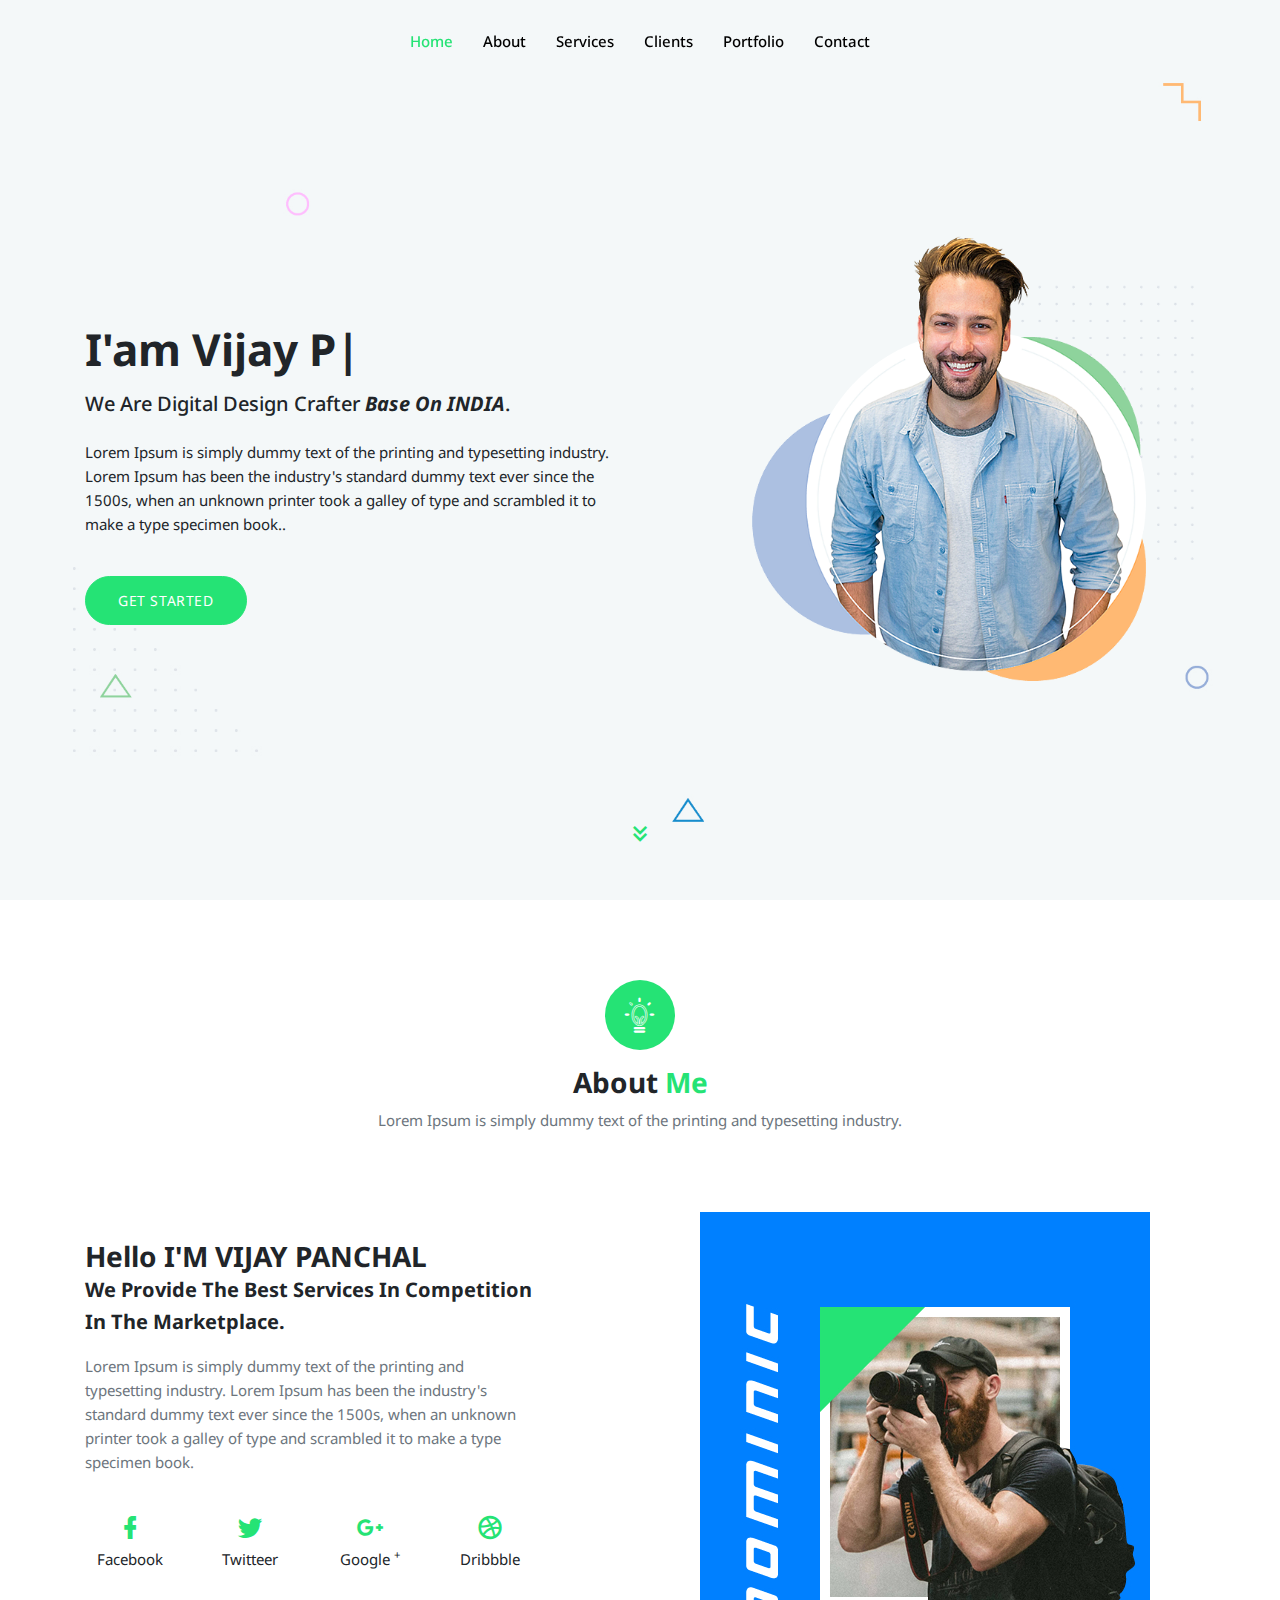
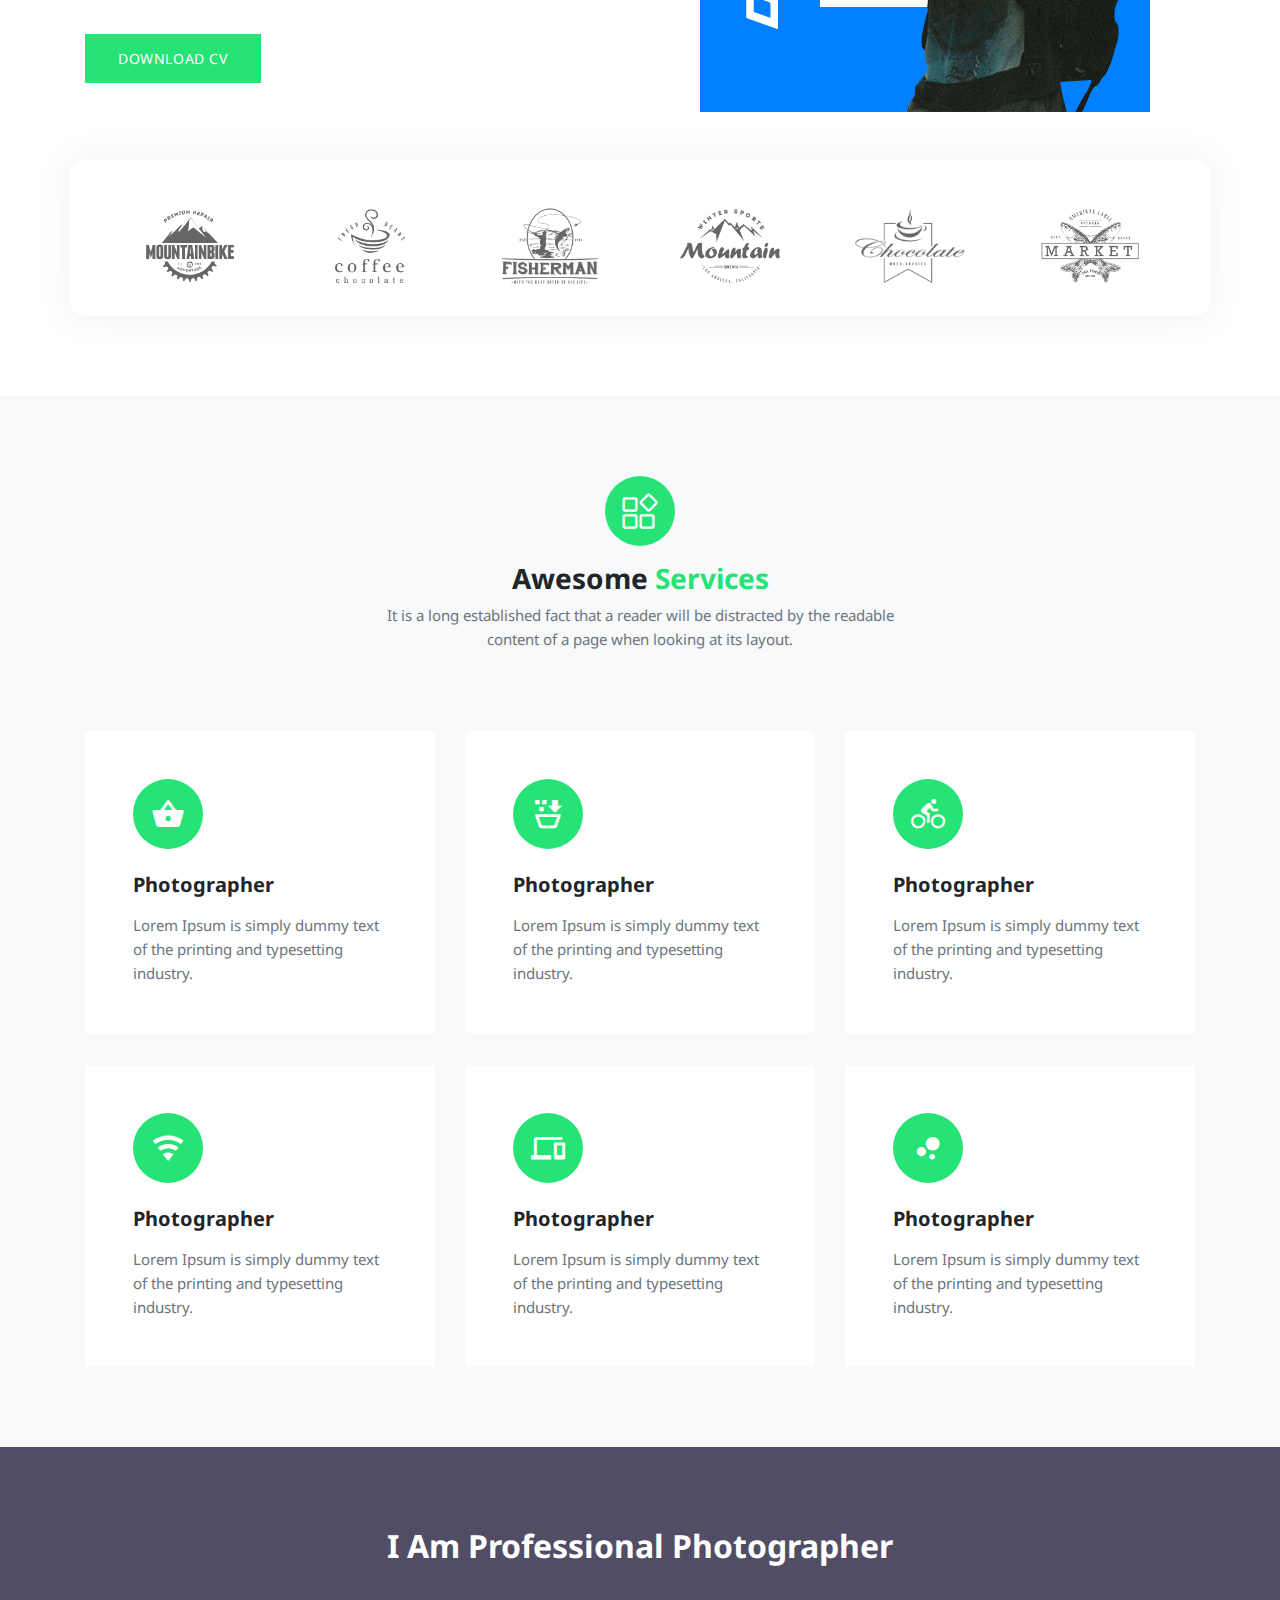
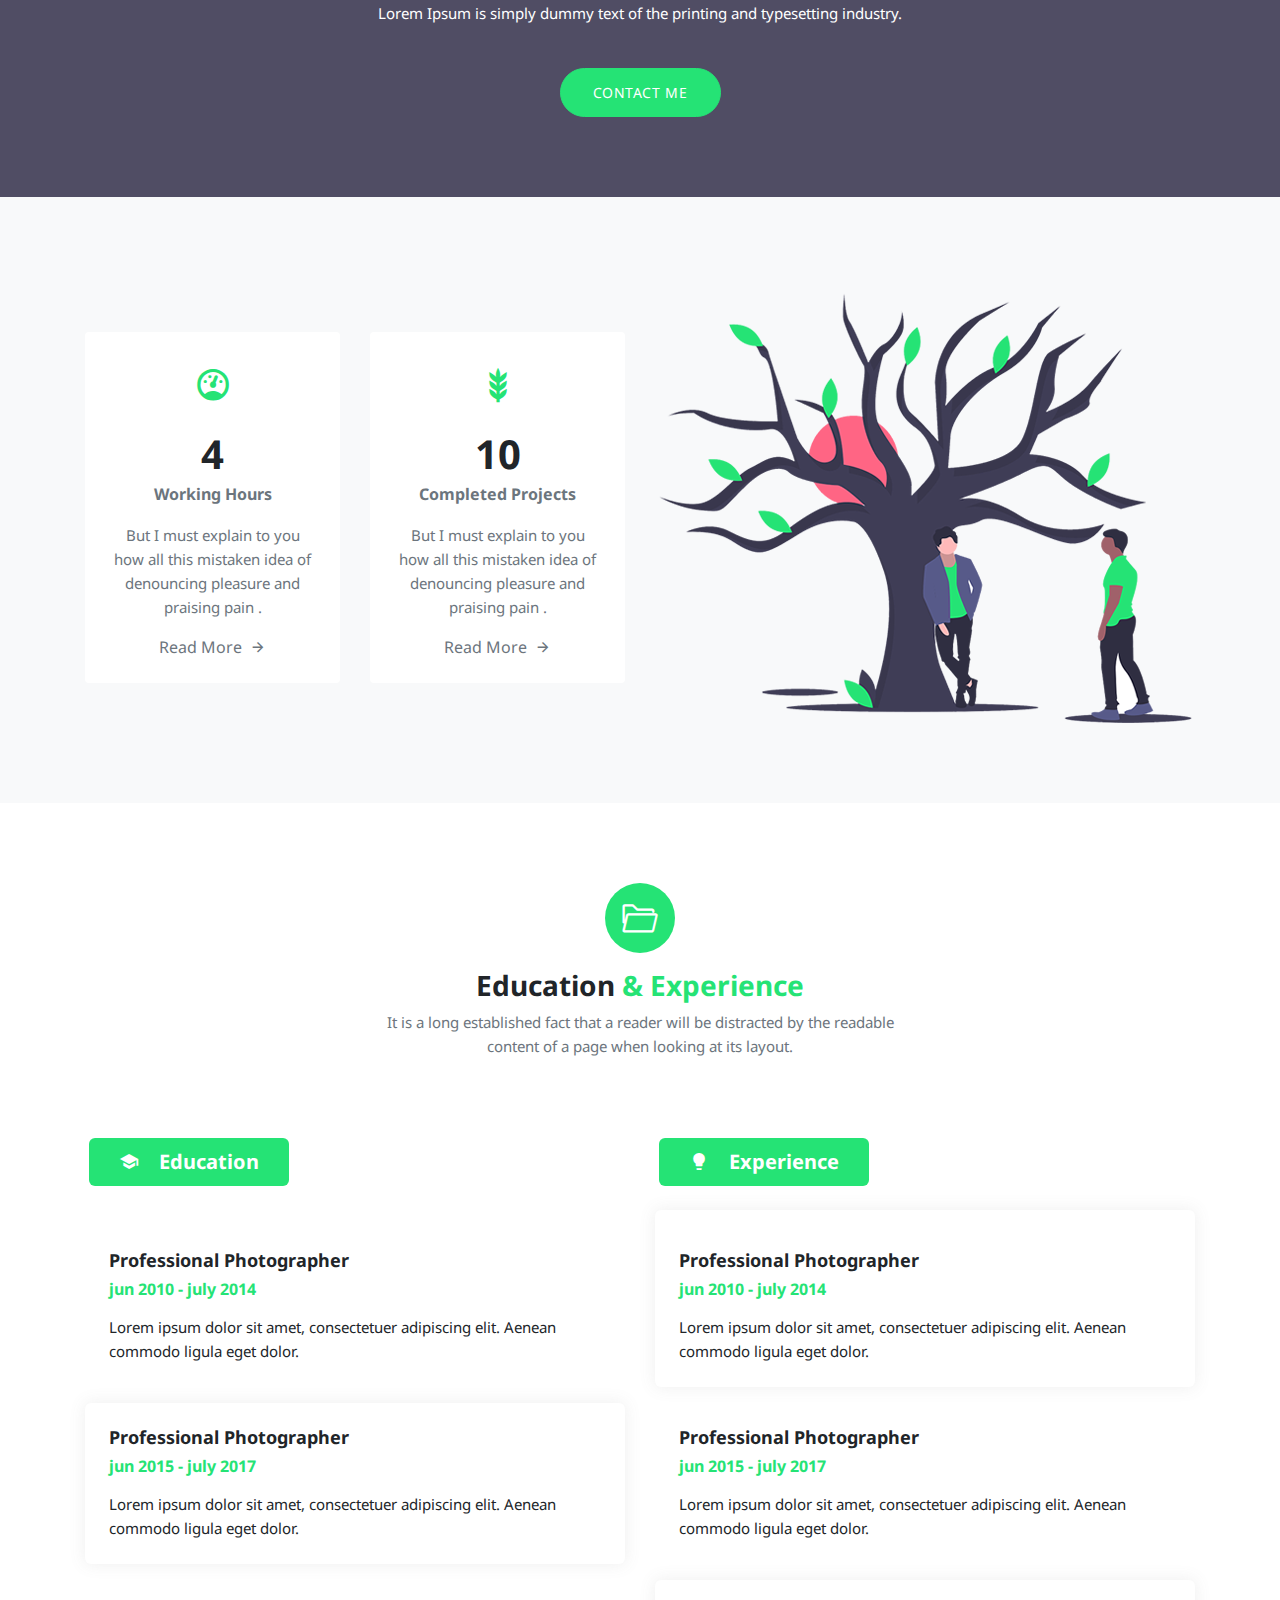
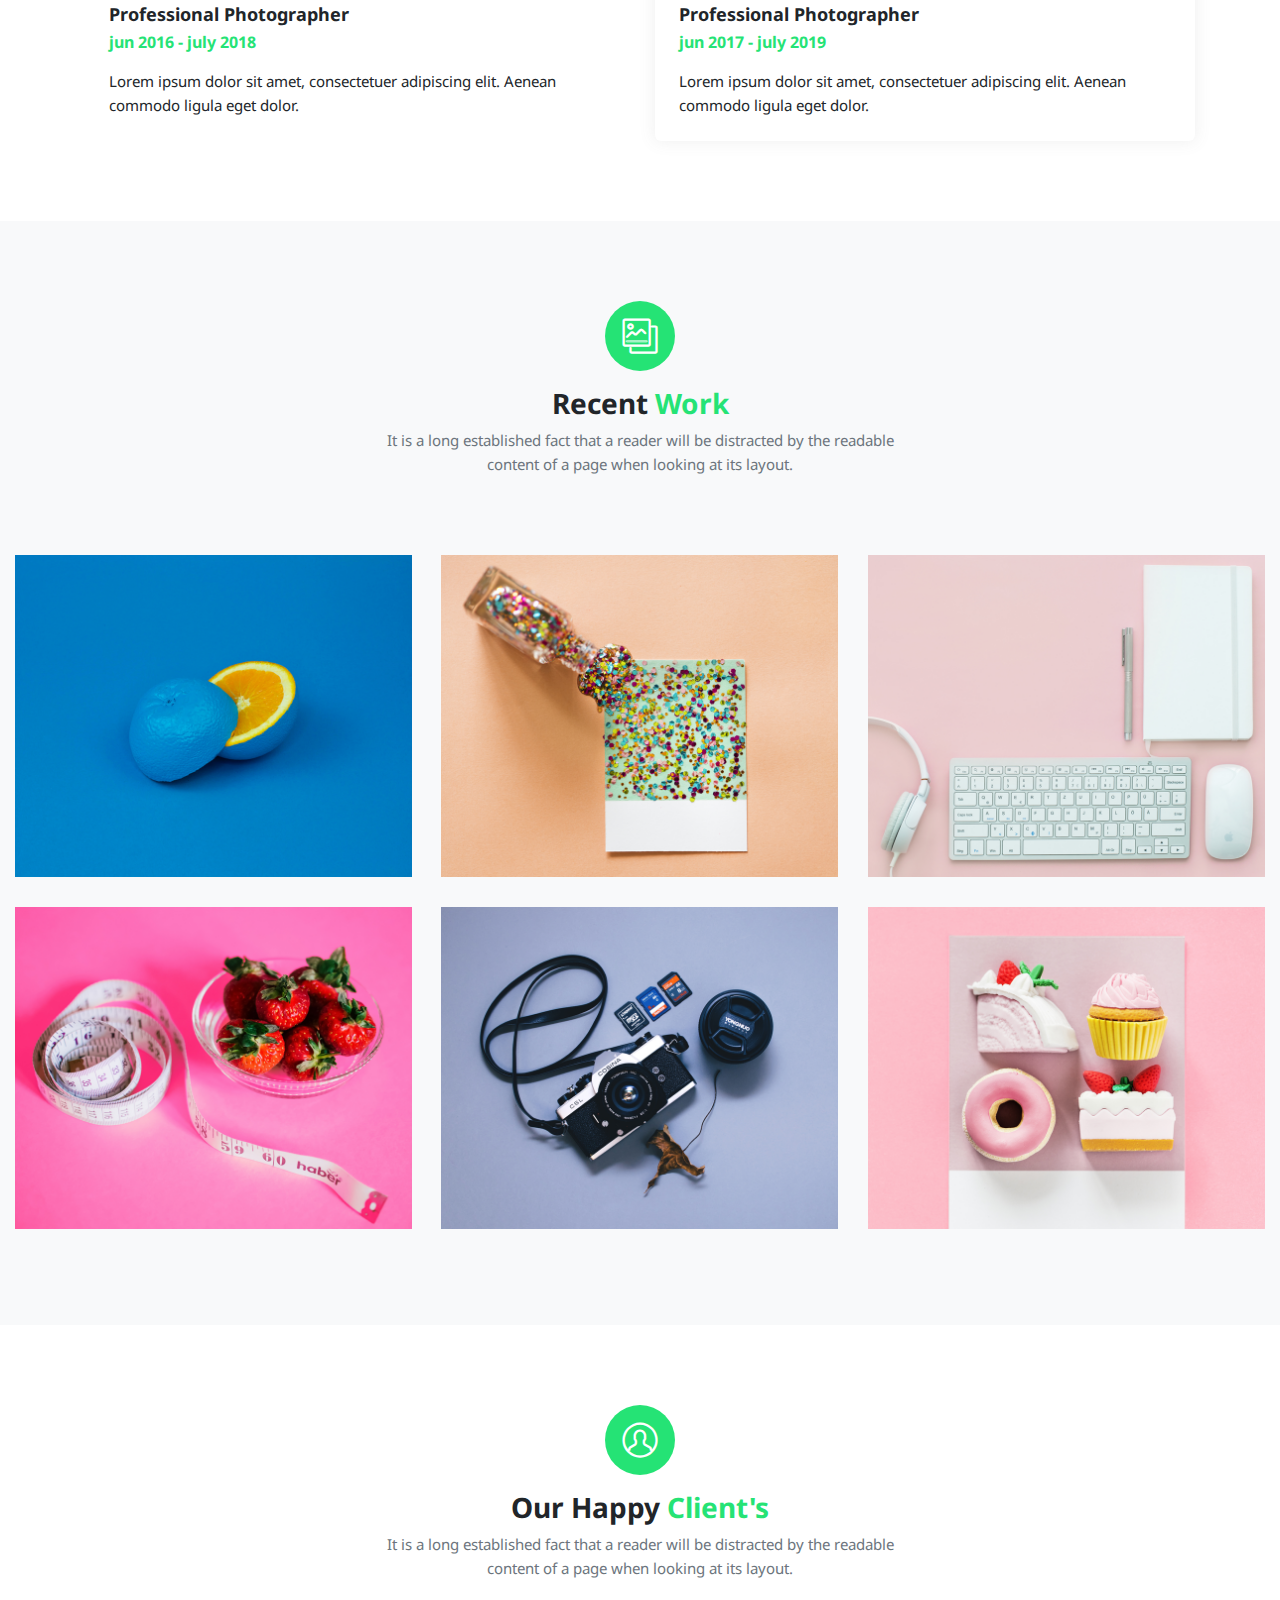
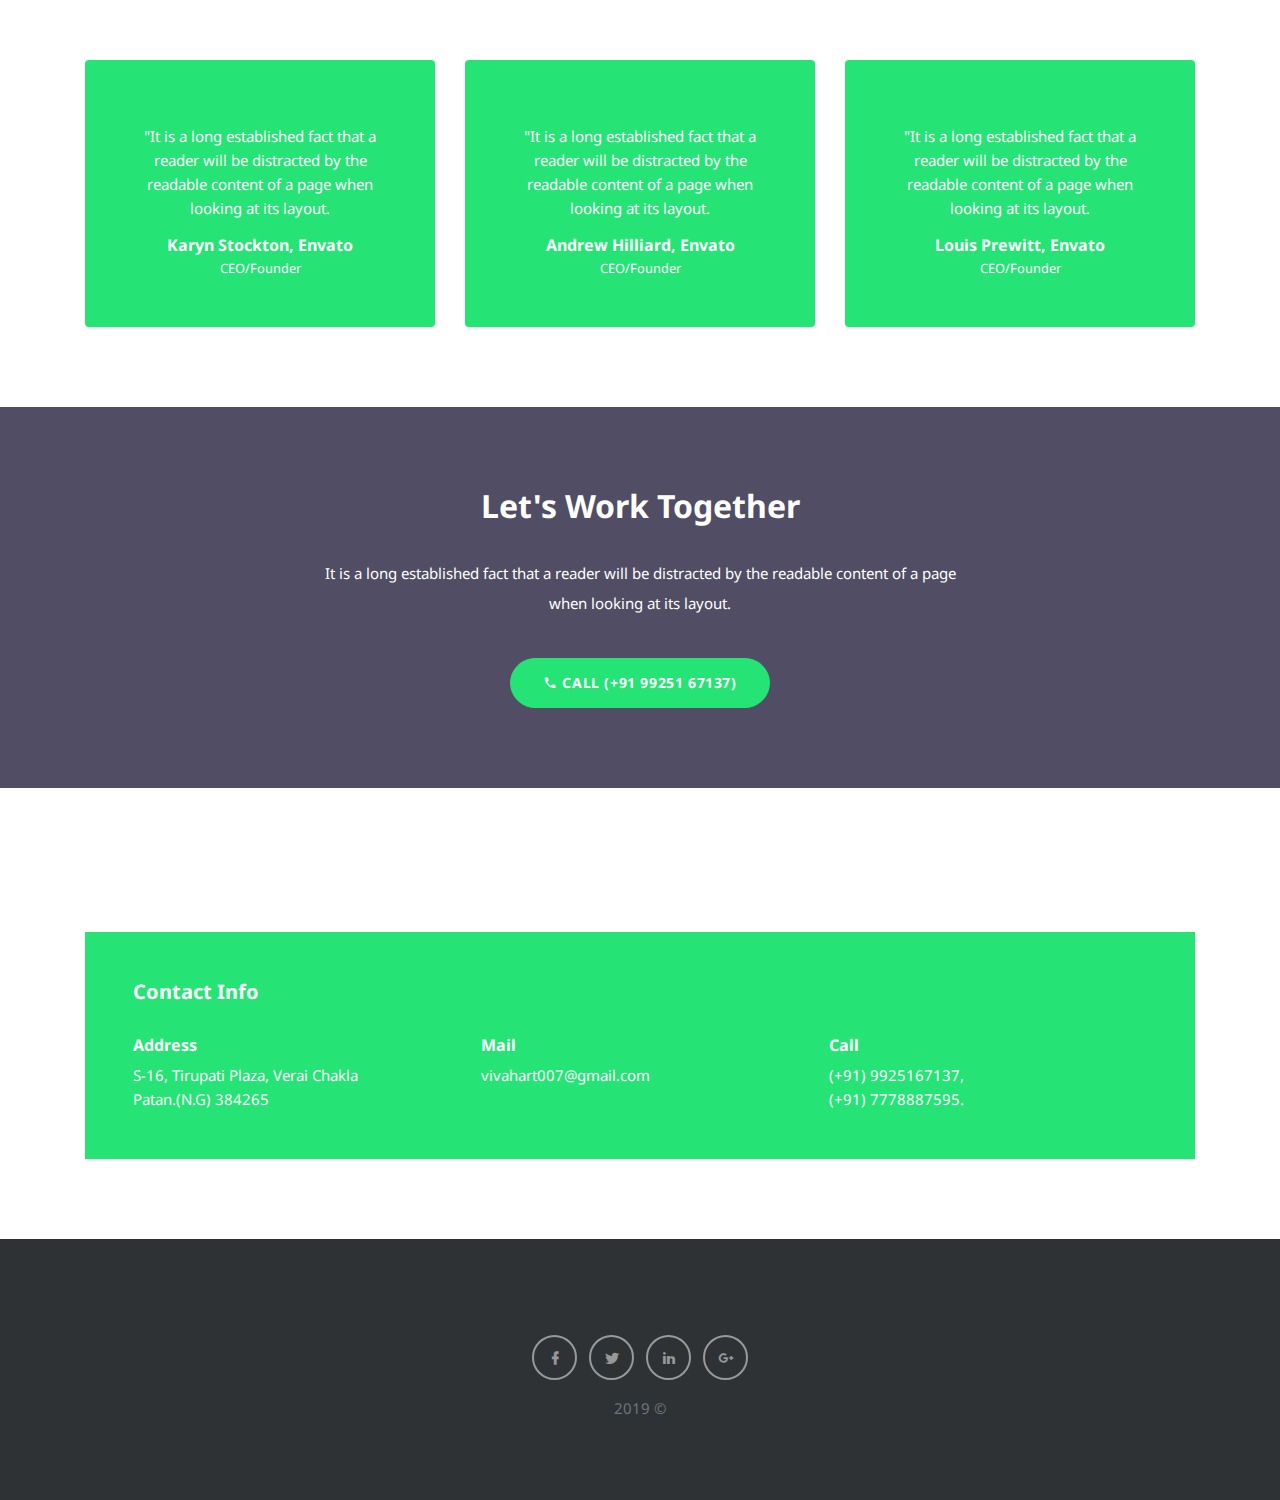
==== commit 09ab99d0: "minor changes" ====
--- a/index-2.html
+++ b/index-2.html
@@ -7,7 +7,7 @@
 <head>
     <meta charset="utf-8">
     <meta name="viewport" content="width=device-width, initial-scale=1">
-    <title> Dominic - Responsive Bootstrap 4 Personal Template</title>
+    <title> Vijay Panchal</title>
     <meta name="description" content="" />
     <meta name="keywords" content="" />
     <meta name="author" content="Saptavarana" />
@@ -42,12 +42,6 @@
         <!-- START NAVBAR -->
         <nav class="navbar navbar-expand-lg fixed-top custom_nav_menu sticky">
             <div class="container">
-                <!-- LOGO -->
-                <a class="navbar-brand logo" href="index.html">
-                    <img src="images/logo-2.png" alt="" class="img-fluid logo-light">
-                    <img src="images/logo-dark.png" alt="" class="img-fluid logo-dark">
-                </a>
-
                 <button class="navbar-toggler" type="button" data-toggle="collapse" data-target="#navbarCollapse" aria-controls="navbarCollapse" aria-expanded="false" aria-label="Toggle navigation">
                     <i class="mdi mdi-menu"></i>
                 </button>
@@ -69,16 +63,9 @@
                             <a href="#portfolio" class="nav-link">Portfolio</a>
                         </li>
                         <li class="nav-item">
-                            <a href="#pricing" class="nav-link">Pricing</a>
-                        </li>
-                        <li class="nav-item">
-                            <a href="#blog" class="nav-link">Blog</a>
-                        </li>
-                        <li class="nav-item">
                             <a href="#contact" class="nav-link">Contact</a>
                         </li>
                     </ul>
-                    <button class="btn_custom btn btn_small text-capitalize  navbar-btn mr-3">Log In</button>
                 </div>
             </div>
         </nav>
@@ -93,14 +80,13 @@
                         <div class="row vertical_content_manage">
                             <div class="col-lg-7">
                                 <div class="home_personal_max mt-3">
-                                    <h6 class="home-top-title mb-3 text-capitalize text-white"> <span class="home_big_budget "> <span class="home_small_budget text_custom">New</span> &nbsp; Personal Theme</span> </h6>
-
-                                    <h1 class="personal_home_title mx-auto text-capitalize mb-0 mt-5">I'am <span class="element font-weight-bold" data-elements="Dominic Hammes.,A Graphics Designer.,A UI/UX Developer."></span></h1>
-
-                                    <h5 class="text-capitalize mt-3"> We are digital design crafter <span class="font-italic font-weight-bold">base on USA</span>.</h5>
+
+                                    <h1 class="personal_home_title mx-auto text-capitalize mb-0 mt-5">I'am <span class="element font-weight-bold" data-elements="Vijay Panchal,A Photographer."></span></h1>
+
+                                    <h5 class="text-capitalize mt-3"> We are digital design crafter <span class="font-italic font-weight-bold">base on INDIA</span>.</h5>
 
                                     <div class="home_text_details ">
-                                        <p class="home_subtitle mt-4 mb-0 mx-auto">It is a long established fact that a reader will be distracted by the readable content of a page when looking at its layout readable English.</p>
+                                        <p class="home_subtitle mt-4 mb-0 mx-auto">Lorem Ipsum is simply dummy text of the printing and typesetting industry. Lorem Ipsum has been the industry's standard dummy text ever since the 1500s, when an unknown printer took a galley of type and scrambled it to make a type specimen book..</p>
                                     </div>
 
                                     <div class="home_btn_manage mt-4 pt-3">
@@ -136,7 +122,7 @@
                                 <i class="mbri-idea"></i>
                             </div>
                             <h3 class="mt-3 font-weight-bold">About  <span class="text_custom"> Me </span></h3>
-                            <p class="section_subtitle mx-auto text-muted">It is a long established fact that a reader will be distracted by the readable content of a page when looking at its layout.</p>
+                            <p class="section_subtitle mx-auto text-muted">Lorem Ipsum is simply dummy text of the printing and typesetting industry.</p>
                         </div>
                     </div>
                 </div>
@@ -144,12 +130,12 @@
                 <div class="row mt-5 vertical_content_manage">
                     <div class="col-lg-6">
                         <div class="personal_about_details mt-3">
-                            <h3 class="font-weight-bold text-capitalize mb-0">Hello I'M Dominic</h3>
+                            <h3 class="font-weight-bold text-capitalize mb-0">Hello I'M VIJAY PANCHAL</h3>
 
                             <div class="personal_about_information">
                                 <h5 class="font-weight-bold text-capitalize">We provide the best services in competition in The marketplace.</h5>
 
-                                <p class="text-muted mt-3"> It is a long established fact that a reader will be distracted by the readable content of a page when looking at its layout. The point of using Lorem Ipsum is that it has a more-or-less normal distribution of letters. </p>
+                                <p class="text-muted mt-3"> Lorem Ipsum is simply dummy text of the printing and typesetting industry. Lorem Ipsum has been the industry's standard dummy text ever since the 1500s, when an unknown printer took a galley of type and scrambled it to make a type specimen book.</p>
                             </div>
 
                             <div class="row">
@@ -257,8 +243,8 @@
                                 <i class="mdi mdi-basket"></i>
                             </div>
                             <div class="service_content_all mt-4">
-                                <h5 class="font-weight-bold">User Friendly</h5>
-                                <p class="mt-3 mb-0 text-muted">There is now an abundance of readable dummy texts. These are usually used when a text is required purely. </p>
+                                <h5 class="font-weight-bold">Photographer</h5>
+                                <p class="mt-3 mb-0 text-muted">Lorem Ipsum is simply dummy text of the printing and typesetting industry. </p>
                             </div>
                         </div>
                     </div>
@@ -268,8 +254,8 @@
                                 <i class="mdi mdi-basket-fill"></i>
                             </div>
                             <div class="service_content_all mt-4">
-                                <h5 class="font-weight-bold">Unlimited Color</h5>
-                                <p class="mt-3 mb-0 text-muted">There is now an abundance of readable dummy texts. These are usually used when a text is required purely. </p>
+                                <h5 class="font-weight-bold">Photographer</h5>
+                                <p class="mt-3 mb-0 text-muted">Lorem Ipsum is simply dummy text of the printing and typesetting industry.</p>
                             </div>
                         </div>
                     </div>
@@ -279,8 +265,8 @@
                                 <i class="mdi mdi-bike"></i>
                             </div>
                             <div class="service_content_all mt-4">
-                                <h5 class="font-weight-bold">Media Marketing</h5>
-                                <p class="mt-3 mb-0 text-muted">There is now an abundance of readable dummy texts. These are usually used when a text is required purely. </p>
+                                <h5 class="font-weight-bold">Photographer</h5>
+                                <p class="mt-3 mb-0 text-muted">Lorem Ipsum is simply dummy text of the printing and typesetting industry. </p>
                             </div>
                         </div>
                     </div>
@@ -293,8 +279,8 @@
                                 <i class="mdi mdi-wifi"></i>
                             </div>
                             <div class="service_content_all mt-4">
-                                <h5 class="font-weight-bold">Unlimited Wifi</h5>
-                                <p class="mt-3 mb-0 text-muted">There is now an abundance of readable dummy texts. These are usually used when a text is required purely. </p>
+                                <h5 class="font-weight-bold">Photographer</h5>
+                                <p class="mt-3 mb-0 text-muted">Lorem Ipsum is simply dummy text of the printing and typesetting industry.</p>
                             </div>
                         </div>
                     </div>
@@ -304,8 +290,8 @@
                                 <i class="mdi mdi-cellphone-link"></i>
                             </div>
                             <div class="service_content_all mt-4">
-                                <h5 class="font-weight-bold">Responsive Design</h5>
-                                <p class="mt-3 mb-0 text-muted">There is now an abundance of readable dummy texts. These are usually used when a text is required purely. </p>
+                                <h5 class="font-weight-bold">Photographer</h5>
+                                <p class="mt-3 mb-0 text-muted">Lorem Ipsum is simply dummy text of the printing and typesetting industry.</p>
                             </div>
                         </div>
                     </div>
@@ -315,8 +301,8 @@
                                 <i class="mdi mdi-chart-bubble"></i>
                             </div>
                             <div class="service_content_all mt-4">
-                                <h5 class="font-weight-bold">Easy to customize</h5>
-                                <p class="mt-3 mb-0 text-muted">There is now an abundance of readable dummy texts. These are usually used when a text is required purely. </p>
+                                <h5 class="font-weight-bold">Photographer</h5>
+                                <p class="mt-3 mb-0 text-muted">Lorem Ipsum is simply dummy text of the printing and typesetting industry.</p>
                             </div>
                         </div>
                     </div>
@@ -332,8 +318,8 @@
                 <div class="row">
                     <div class="col-lg-12">
                         <div class="text-center text-white">
-                            <h2 class="font-weight-bold">I Am Available For Freelancer Project.</h2>
-                            <p class="mx-auto cta_details mt-4 pt-2">It is a long established fact that a reader will be distracted by the readable content of a page when looking at its layout.</p>
+                            <h2 class="font-weight-bold">I Am Professional Photographer</h2>
+                            <p class="mx-auto cta_details mt-4 pt-2">Lorem Ipsum is simply dummy text of the printing and typesetting industry.</p>
                             <div class="mt-4 pt-3">
                                 <a href="#" class="btn btn_custom btn-rounded">Contact Me</a>
                             </div>
@@ -411,7 +397,7 @@
                         </div>
                         <div class="edu_content mt-3 p-4">
                             <div class="edu_detail mt-3">
-                                <h5 class="font-weight-bold">Internation University Of UI/UX</h5>
+                                <h5 class="font-weight-bold">Professional Photographer</h5>
                                 <h6 class="font-weight-bold text_custom">jun 2010 - july 2014</h6>
                                 <p class="edu_desc mb-0 mt-3">Lorem ipsum dolor sit amet, consectetuer adipiscing elit. Aenean commodo ligula eget dolor.</p>
                             </div>
@@ -419,7 +405,7 @@
 
                         <div class="edu_content mt-3 p-4 bord_shadow">
                             <div class="edu_detail">
-                                <h5 class="font-weight-bold">Master In UI/UX Design</h5>
+                                <h5 class="font-weight-bold">Professional Photographer</h5>
                                 <h6 class="font-weight-bold text_custom">jun 2015 - july 2017</h6>
                                 <p class="edu_desc mb-0 mt-3">Lorem ipsum dolor sit amet, consectetuer adipiscing elit. Aenean commodo ligula eget dolor.</p>
                             </div>
@@ -427,7 +413,7 @@
 
                         <div class="edu_content mt-3 p-4">
                             <div class="edu_detail">
-                                <h5 class="font-weight-bold">Master In Computer Science</h5>
+                                <h5 class="font-weight-bold">Professional Photographer</h5>
                                 <h6 class="font-weight-bold text_custom">jun 2016 - july 2018</h6>
                                 <p class="edu_desc mb-0 mt-3">Lorem ipsum dolor sit amet, consectetuer adipiscing elit. Aenean commodo ligula eget dolor.</p>
                             </div>
@@ -440,7 +426,7 @@
                         </div>
                         <div class="edu_content mt-3 p-4 bord_shadow">
                             <div class="edu_detail mt-3">
-                                <h5 class="font-weight-bold">Front end developer</h5>
+                                <h5 class="font-weight-bold">Professional Photographer</h5>
                                 <h6 class="font-weight-bold text_custom">jun 2010 - july 2014</h6>
                                 <p class="edu_desc mb-0 mt-3">Lorem ipsum dolor sit amet, consectetuer adipiscing elit. Aenean commodo ligula eget dolor.</p>
                             </div>
@@ -448,7 +434,7 @@
 
                         <div class="edu_content mt-3 p-4">
                             <div class="edu_detail">
-                                <h5 class="font-weight-bold">Wordpress Developer</h5>
+                                <h5 class="font-weight-bold">Professional Photographer</h5>
                                 <h6 class="font-weight-bold text_custom">jun 2015 - july 2017</h6>
                                 <p class="edu_desc mb-0 mt-3">Lorem ipsum dolor sit amet, consectetuer adipiscing elit. Aenean commodo ligula eget dolor.</p>
                             </div>
@@ -456,7 +442,7 @@
 
                         <div class="edu_content mt-3 p-4 bord_shadow">
                             <div class="edu_detail">
-                                <h5 class="font-weight-bold">Freelance Developer</h5>
+                                <h5 class="font-weight-bold">Professional Photographer</h5>
                                 <h6 class="font-weight-bold text_custom">jun 2017 - july 2019</h6>
                                 <p class="edu_desc mb-0 mt-3">Lorem ipsum dolor sit amet, consectetuer adipiscing elit. Aenean commodo ligula eget dolor.</p>
                             </div>
@@ -481,7 +467,7 @@
                         </div>
                     </div>
                 </div>
-                <div class="row mt-5">
+                <!-- <div class="row mt-5">
                     <ul class="col list-unstyled list-inline mb-0 text-uppercase work_menu" id="menu-filter">
                         <li class="list-inline-item"><a class="active" data-filter="*">All</a></li>
                         <li class="list-inline-item"><a class="" data-filter=".seo">Seo</a></li>
@@ -489,7 +475,7 @@
                         <li class="list-inline-item"><a class="" data-filter=".work">WORK</a></li>
                         <li class="list-inline-item"><a class="" data-filter=".wordpress">Wordpress</a></li>
                     </ul>
-                </div>
+                </div> -->
 
                 <div class="row mt-5 work-filter">
                     <div class="col-lg-4 work_item webdesign wordpress">
@@ -598,15 +584,6 @@
                     <div class="col-lg-4">
                         <div class="personal_testi_content text-white text-center bg_custom p-5 mt-3 rounded">
                             <p class="mt-3">"It is a long established fact that a reader will be distracted by the readable content of a page when looking at its layout.</p>
-                            <div class="">
-                                <ul class="list-unstyled mb-0">
-                                    <li class="list-inline-item"><i class="mdi mdi-star text-white"></i></li>
-                                    <li class="list-inline-item"><i class="mdi mdi-star text-white"></i></li>
-                                    <li class="list-inline-item"><i class="mdi mdi-star text-white"></i></li>
-                                    <li class="list-inline-item"><i class="mdi mdi-star text-dark"></i></li>
-                                    <li class="list-inline-item"><i class="mdi mdi-star text-dark"></i></li>
-                                </ul>
-                            </div>
                             <h6 class="mt-3 mb-0 font-weight-bold">Karyn Stockton, Envato</h6>
                             <small class="">CEO/Founder</small>
                         </div>
@@ -615,15 +592,6 @@
                     <div class="col-lg-4">
                         <div class="personal_testi_content text-white text-center bg_custom p-5 mt-3 rounded">
                             <p class="mt-3">"It is a long established fact that a reader will be distracted by the readable content of a page when looking at its layout.</p>
-                            <div class="">
-                                <ul class="list-unstyled mb-0">
-                                    <li class="list-inline-item"><i class="mdi mdi-star text-white"></i></li>
-                                    <li class="list-inline-item"><i class="mdi mdi-star text-white"></i></li>
-                                    <li class="list-inline-item"><i class="mdi mdi-star text-white"></i></li>
-                                    <li class="list-inline-item"><i class="mdi mdi-star text-white"></i></li>
-                                    <li class="list-inline-item"><i class="mdi mdi-star text-dark"></i></li>
-                                </ul>
-                            </div>
                             <h6 class="mt-3 mb-0 font-weight-bold">Andrew Hilliard, Envato</h6>
                             <small class="">CEO/Founder</small>
                         </div>
@@ -632,15 +600,6 @@
                     <div class="col-lg-4">
                         <div class="personal_testi_content text-white text-center bg_custom p-5 mt-3 rounded">
                             <p class="mt-3">"It is a long established fact that a reader will be distracted by the readable content of a page when looking at its layout.</p>
-                            <div class="">
-                                <ul class="list-unstyled mb-0">
-                                    <li class="list-inline-item"><i class="mdi mdi-star text-white"></i></li>
-                                    <li class="list-inline-item"><i class="mdi mdi-star text-white"></i></li>
-                                    <li class="list-inline-item"><i class="mdi mdi-star text-white"></i></li>
-                                    <li class="list-inline-item"><i class="mdi mdi-star text-white"></i></li>
-                                    <li class="list-inline-item"><i class="mdi mdi-star text-white"></i></li>
-                                </ul>
-                            </div>
                             <h6 class="mt-3 mb-0 font-weight-bold">Louis Prewitt, Envato</h6>
                             <small class="">CEO/Founder</small>
                         </div>
@@ -649,189 +608,6 @@
             </div>
         </section>
         <!--  Testimonial End  -->
-
-        <!-- Pricing  plan start -->
-        <section class="section_all bg-light" id="pricing">
-            <div class="container">
-                <div class="row">
-                    <div class="col-lg-12">
-                        <div class="section_title_all text-center">
-                            <div class="section_icons">
-                                <i class="mbri-target"></i>
-                            </div>
-                            <h3 class="mt-3 font-weight-bold">Recent  <span class="text_custom"> Pricing </span></h3>
-                            <p class="section_subtitle mx-auto text-muted">It is a long established fact that a reader will be distracted by the readable content of a page when looking at its layout.</p>
-                        </div>
-                    </div>
-                </div>
-
-                <div class="row mt-5">
-                    <div class="col-lg-4">
-                        <div class="mt-3 pricing_plan_box bg-white">
-                            <div class="pricing_header text-center">
-                                <div class="price-name home_big_budget text-white">
-                                    <h6 class="text-capitalize font-weight-bold mb-0">50%OFF</h6>
-                                </div>
-                                <div class="price_tag_heading mt-4">
-                                    <h3 class="mb-0 font-weight-bold"><sub>$</sub>19/<sub>.99</sub><span class="font-weight-bold"> month</span></h3>
-                                </div>
-
-                                <div class="pricing_tag_heading mt-3">
-                                    <h5 class="font-weight-bold">Monthy Package</h5>
-                                </div>
-                            </div>
-                            <div class="list_price_features text-muted text-center mb-4 mt-3">
-                                <p> Google Ads</p>
-                                <p>Business Analysing</p>
-                                <p>24/7 Support</p>
-                                <p>Custom Domain</p>
-                                <p class="mb-0">Free Email Support</p>
-                            </div>
-                            <div class="text-center">
-                                <a href="#" class="btn btn_custom btn-rounded">Purchase Now</a>
-                            </div>
-                        </div>
-                    </div>
-
-                    <div class="col-lg-4">
-                        <div class="mt-3 pricing_plan_box bg-white">
-                            <div class="pricing_header text-center">
-                                <div class="price-name home_big_budget text-white">
-                                    <h6 class="text-capitalize font-weight-bold mb-0">50%OFF</h6>
-                                </div>
-                                <div class="price_tag_heading mt-4">
-                                    <h3 class="mb-0 font-weight-bold"><sub>$</sub>29/<sub>.99</sub><span class="font-weight-bold"> month</span></h3>
-                                </div>
-
-                                <div class="pricing_tag_heading mt-3">
-                                    <h5 class="font-weight-bold">6 Month Package</h5>
-                                </div>
-                            </div>
-                            <div class="list_price_features text-muted text-center mb-4 mt-3">
-                                <p> Google Ads</p>
-                                <p>Business Analysing</p>
-                                <p>24/7 Support</p>
-                                <p>Custom Domain</p>
-                                <p class="mb-0">Free Email Support</p>
-                            </div>
-                            <div class="text-center">
-                                <a href="#" class="btn btn_custom btn-rounded">Purchase Now</a>
-                            </div>
-                        </div>
-
-                    </div>
-
-                    <div class="col-lg-4">
-                        <div class="mt-3 pricing_plan_box bg-white">
-                            <div class="pricing_header text-center">
-                                <div class="price-name home_big_budget text-white">
-                                    <h6 class="text-capitalize font-weight-bold mb-0">50%OFF</h6>
-                                </div>
-                                <div class="price_tag_heading mt-4">
-                                    <h3 class="mb-0 font-weight-bold"><sub>$</sub>129/<sub>.99</sub><span class="font-weight-bold"> month</span></h3>
-                                </div>
-
-                                <div class="pricing_tag_heading mt-3">
-                                    <h5 class="font-weight-bold">Yearly Package</h5>
-                                </div>
-                            </div>
-                            <div class="list_price_features text-muted text-center mb-4 mt-3">
-                                <p> Google Ads</p>
-                                <p>Business Analysing</p>
-                                <p>24/7 Support</p>
-                                <p>Custom Domain</p>
-                                <p class="mb-0">Free Email Support</p>
-                            </div>
-                            <div class="text-center">
-                                <a href="#" class="btn btn_custom btn-rounded">Purchase Now</a>
-                            </div>
-                        </div>
-
-                    </div>
-                </div>
-            </div>
-        </section>
-        <!-- Pricing plan end  -->
-
-        <!-- Start Blog -->
-        <section class="section_all" id="blog">
-            <div class="container">
-                <div class="row">
-                    <div class="col-lg-12">
-                        <div class="section_title_all text-center">
-                            <div class="section_icons">
-                                <i class="mbri-bookmark"></i>
-                            </div>
-                            <h3 class="mt-3 font-weight-bold">Our Latest <span class="text_custom"> Post </span></h3>
-                            <p class="section_subtitle mx-auto text-muted">It is a long established fact that a reader will be distracted by the readable content of a page when looking at its layout.</p>
-                        </div>
-                    </div>
-                </div>
-                <div class="row mt-5">
-                    <div class="col-lg-4">
-                        <div class="personal_blog_box  mt-3 rounded">
-                            <div class="business_img_blog ">
-                                <div class="active">
-                                    <img src="images/blog/blog-1.jpg" alt="" class="img-fluid rounded mx-auto d-block">
-                                </div>
-                            </div>
-                            <div class="buss_blog_box_detail bg_custom mt-2 rounded p-4">
-                                <div class="mt-3">
-                                    <p class="blog_detail_badge font-weight-bold text-uppercase">19 June</p>
-                                    <h5 class="font-weight-bold "><a href="#" class="text-white">Aliquem erat Volupat</a></h5>
-                                    <p class="text-white ">It is a long established fact that a reader will be distracted by the readable content</p>
-
-                                    <div class="mt-3">
-                                        <a href="#" class="text-white font-weight-bold readable_lnk">Read More</a>
-                                    </div>
-                                </div>
-                            </div>
-                        </div>
-                    </div>
-                    <div class="col-lg-4">
-                        <div class="personal_blog_box  mt-3 rounded">
-                            <div class="business_img_blog ">
-                                <div class="active">
-                                    <img src="images/blog/blog-2.jpg" alt="" class="img-fluid rounded mx-auto d-block">
-                                </div>
-                            </div>
-                            <div class="buss_blog_box_detail bg_custom mt-2 rounded p-4">
-                                <div class="mt-3">
-                                    <p class="blog_detail_badge font-weight-bold text-uppercase">20 June</p>
-                                    <h5 class="font-weight-bold "><a href="#" class="text-white">Contrary to popular Volupat</a></h5>
-                                    <p class="text-white ">It is a long established fact that a reader will be distracted by the readable content</p>
-
-                                    <div class="mt-3">
-                                        <a href="#" class="text-white font-weight-bold readable_lnk">Read More</a>
-                                    </div>
-                                </div>
-                            </div>
-                        </div>
-                    </div>
-                    <div class="col-lg-4">
-                        <div class="personal_blog_box  mt-3 rounded">
-                            <div class="business_img_blog ">
-                                <div class="active">
-                                    <img src="images/blog/blog-3.jpg" alt="" class="img-fluid rounded mx-auto d-block">
-                                </div>
-                            </div>
-                            <div class="buss_blog_box_detail bg_custom mt-2 rounded p-4">
-                                <div class="mt-3">
-                                    <p class="blog_detail_badge font-weight-bold text-uppercase">18 June</p>
-                                    <h5 class="font-weight-bold "><a href="#" class="text-white">Change Business Today</a></h5>
-                                    <p class="text-white ">It is a long established fact that a reader will be distracted by the readable content</p>
-
-                                    <div class="mt-3">
-                                        <a href="#" class="text-white font-weight-bold readable_lnk">Read More</a>
-                                    </div>
-                                </div>
-                            </div>
-                        </div>
-                    </div>
-                </div>
-            </div>
-        </section>
-        <!-- End Blog -->
 
         <!-- START CTA -->
         <section class="section_all bg_buss_call_cta">
@@ -843,7 +619,7 @@
                             <h2 class="font-weight-bold">Let's Work Together</h2>
                             <p class="mx-auto cta_details mt-4 pt-2">It is a long established fact that a reader will be distracted by the readable content of a page when looking at its layout.</p>
                             <div class="mt-4 pt-3">
-                                <a href="#" class="btn btn_custom btn-rounded font-weight-bold"><i class="mdi mdi-phone"></i> Call (918-374-2675)</a>
+                                <a href="#" class="btn btn_custom btn-rounded font-weight-bold"><i class="mdi mdi-phone"></i> Call (+91 99251 67137)</a>
                             </div>
                         </div>
                     </div>
@@ -855,80 +631,40 @@
         <!-- Contact Us Start -->
         <section class="section_all" id="contact">
             <div class="container">
-                <div class="row">
-                    <div class="col-lg-12">
-                        <div class="section_title_all text-center">
-                            <div class="section_icons">
-                                <i class="mbri-letter"></i>
-                            </div>
-                            <h3 class="mt-3 font-weight-bold">Get in  <span class="text_custom">touch </span></h3>
-                            <p class="section_subtitle mx-auto text-muted">It is a long established fact that a reader will be distracted by the readable content of a page when looking at its layout.</p>
-                        </div>
-                    </div>
-                </div>
                 <div class="row mt-5 vertical_content_manage">
-                    <div class="col-lg-5">
+                    <div class="col-lg-12">
                         <div class="contact_info_box mt-3 bg_custom p-5">
                             <div class="">
                                 <h5 class="text-white font-weight-bold">Contact Info </h5>
                             </div>
-                            <div class="contact_details_content text-white mt-4">
-                                <div class="contact_detail">
-                                    <h6 class="font-weight-bold">Address</h6>
-                                    <p class="mb-0">742 Hornor Avenue.
-                                        <br>Tryon, OK 74875.</p>
-                                </div>
-                            </div>
-
-                            <div class="contact_details_content mt-4">
-                                <div class="contact_detail text-white">
-                                    <h6 class="font-weight-bold">Mail</h6>
-                                    <p class="mb-0">Support@mail.com</p>
-                                    <p class="mb-0">info@mail.com</p>
-                                </div>
-                            </div>
-
-                            <div class="contact_details_content mt-4">
-                                <div class="contact_detail text-white">
-                                    <h6 class="font-weight-bold">Call</h6>
-                                    <p class=" mb-0">(27) 918-374-2675,
-                                        <br>(78) 954-261-4594.</p>
-                                </div>
-                            </div>
-                        </div>
-                    </div>
-
-                    <div class="col-lg-7">
-                        <div class="business_form_custom mt-3">
-                            <form>
-                                <div class="row">
-                                    <div class="col-lg-12">
-                                        <div class="form-group mt-3">
-                                            <input name="name" id="name" type="text" class="form-control" placeholder="Your name..." required="">
+                            <div class="row">
+                                <div class="col-lg-4">
+                                    <div class="contact_details_content text-white mt-4">
+                                        <div class="contact_detail">
+                                            <h6 class="font-weight-bold">Address</h6>
+                                            <p class="mb-0">S-16, Tirupati Plaza, Verai Chakla
+                                                <br>Patan.(N.G) 384265</p>
                                         </div>
                                     </div>
-                                    <div class="col-lg-12">
-                                        <div class="form-group mt-3">
-                                            <input name="email" id="email" type="email" class="form-control" placeholder="Your email..." required="">
+                                </div>
+                                <div class="col-lg-4">
+                                    <div class="contact_details_content mt-4">
+                                        <div class="contact_detail text-white">
+                                            <h6 class="font-weight-bold">Mail</h6>
+                                            <p class="mb-0">vivahart007@gmail.com</p>
                                         </div>
                                     </div>
-                                    <div class="col-lg-12">
-                                        <div class="form-group mt-3">
-                                            <input type="text" class="form-control" id="subject" placeholder="Your Subject.." required="">
+                                </div>
+                                <div class="col-lg-4">
+                                    <div class="contact_details_content mt-4">
+                                        <div class="contact_detail text-white">
+                                            <h6 class="font-weight-bold">Call</h6>
+                                            <p class=" mb-0">(+91) 9925167137,
+                                                <br>(+91) 7778887595.</p>
                                         </div>
                                     </div>
-                                    <div class="col-lg-12">
-                                        <div class="form-group mt-3">
-                                            <textarea name="comments" id="comments" rows="4" class="form-control" placeholder="Your message..." required=""></textarea>
-                                        </div>
-                                    </div>
-                                </div>
-                                <div class="row">
-                                    <div class="col-lg-12">
-                                        <input type="submit" class="btn btn_custom" value="Send Message">
-                                    </div>
-                                </div>
-                            </form>
+                                </div>
+                            </div>
                         </div>
                     </div>
                 </div>
@@ -941,12 +677,6 @@
             <div class="container">
                 <div class="row">
                     <div class="col-lg-12">
-                        <div class="mt-3 minimal_footer_logo">
-                            <img src="images/logo-white.png" alt="" class="img-fluid mx-auto d-block">
-                        </div>
-                        <div class="text-center mt-3">
-                            <p class="footer_alt_cpy mb-0">2019 &copy; Dominic. Design by Saptavarana.</p>
-                        </div>
                         <div class="text-center buss_icon_social_footer mt-3">
                             <ul class="list-inline  mb-0">
                                 <li class="list-inline-item"><a href="#" class=""><i class="mdi mdi-facebook"></i></a></li>
@@ -954,6 +684,9 @@
                                 <li class="list-inline-item"><a href="#" class=""><i class="mdi mdi-linkedin"></i></a></li>
                                 <li class="list-inline-item"><a href="#" class=""><i class="mdi mdi-google-plus"></i></a></li>
                             </ul>
+                        </div>
+                        <div class="text-center mt-3">
+                            <p class="footer_alt_cpy mb-0">2019 &copy;</p>
                         </div>
                     </div>
                 </div>
@@ -985,7 +718,4 @@
         </script>
 
     </body>
-
-
-<!-- Mirrored from domnic.netlify.com/index-2.html by HTTrack Website Copier/3.x [XR&CO'2014], Thu, 07 Nov 2019 17:50:01 GMT -->
 </html>